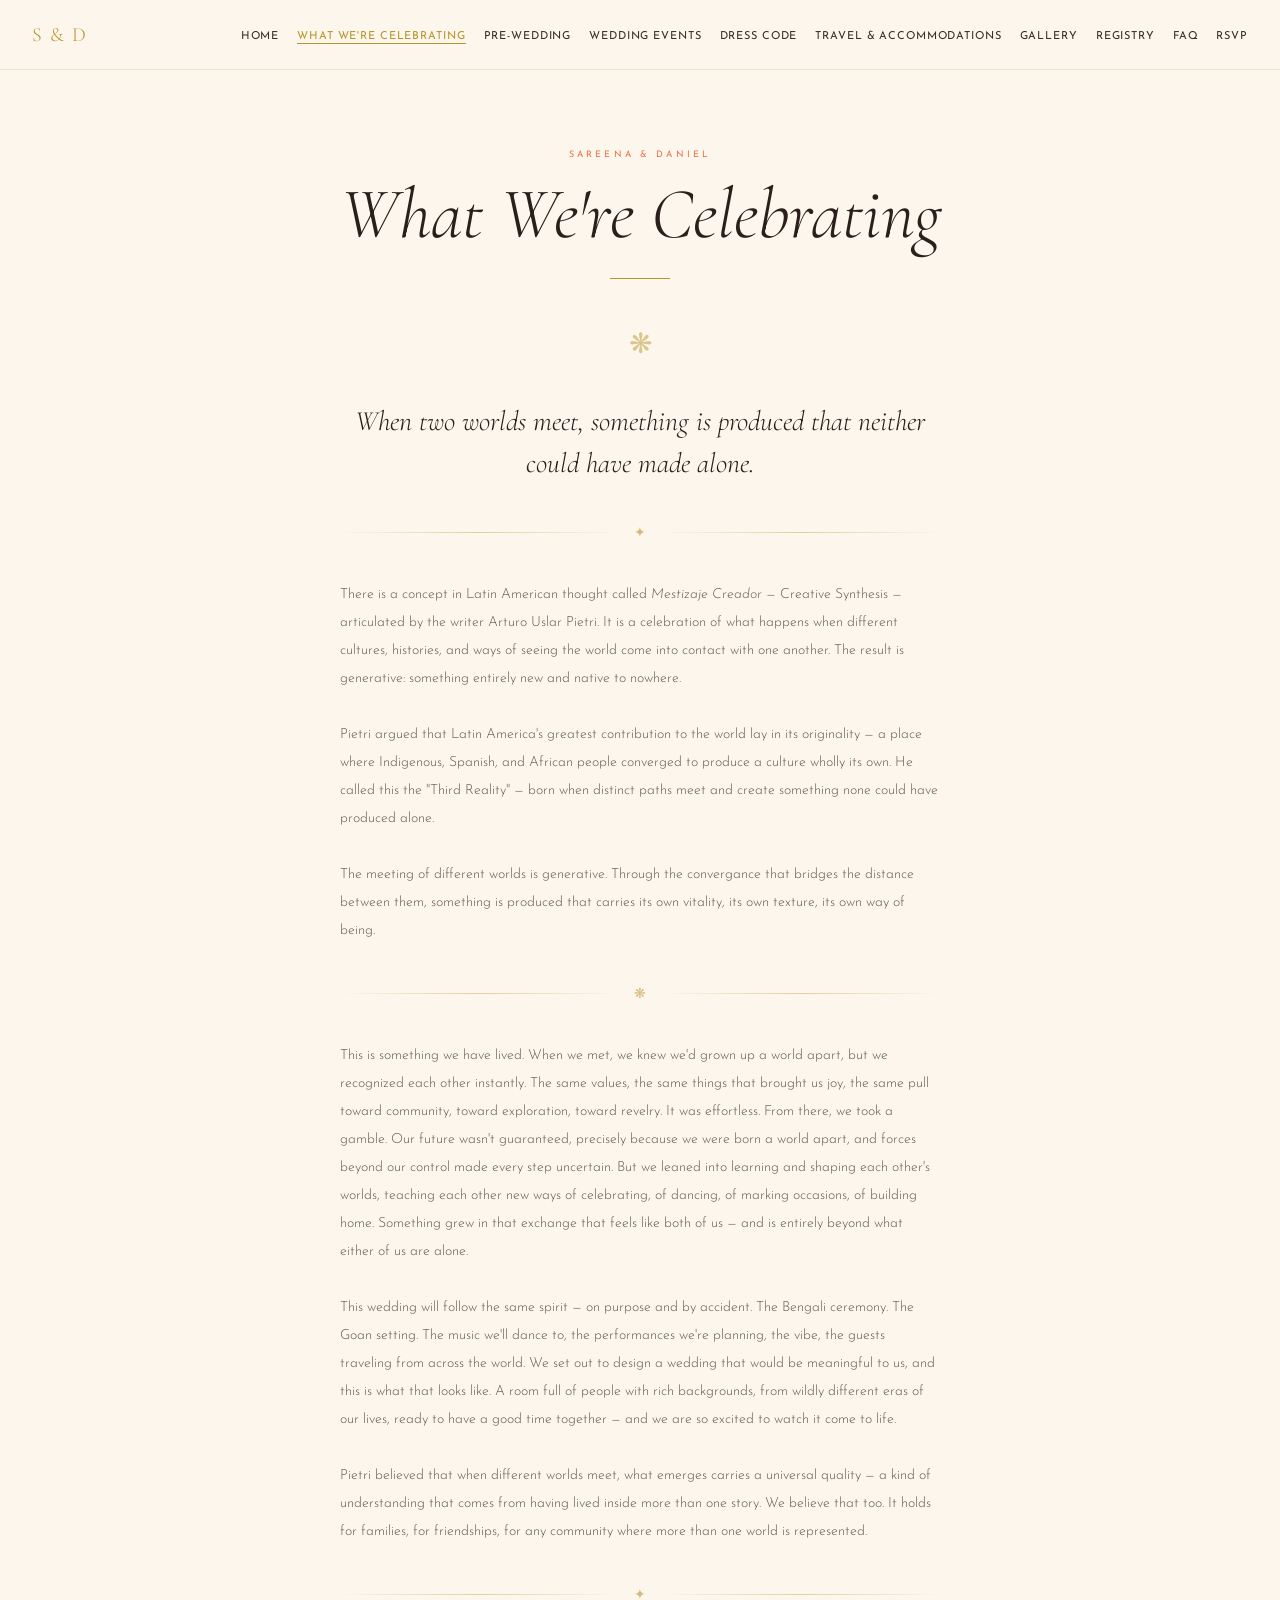
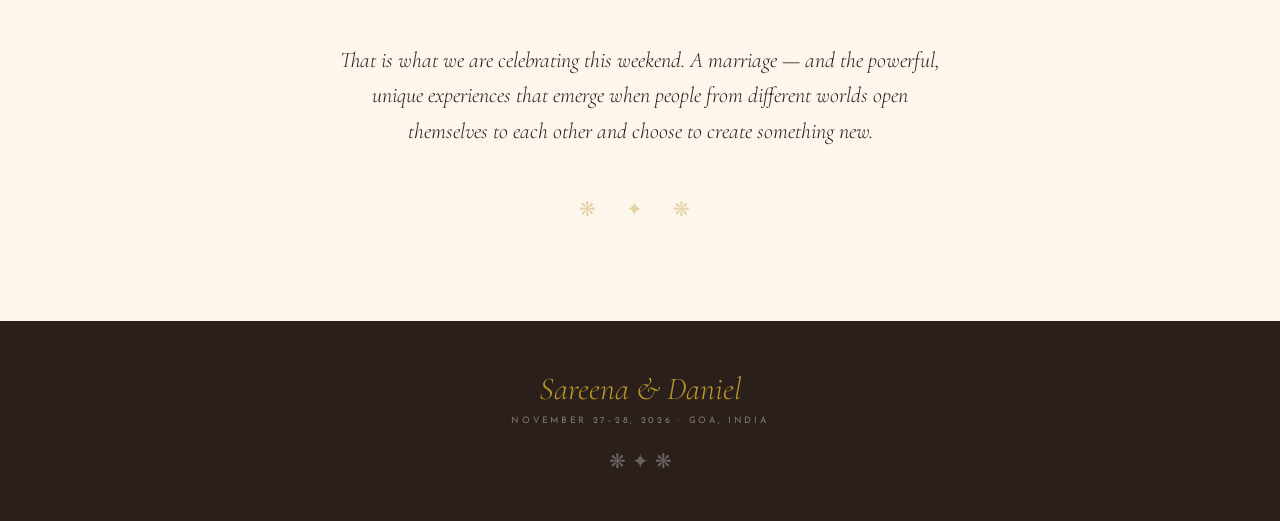
==== concept.html @ 5f9166c6 "Update concept.html" ====
<!DOCTYPE html>
<html lang="en">
<head>
<meta charset="UTF-8">
<meta name="viewport" content="width=device-width, initial-scale=1.0">
<title>What We're Celebrating — Sareena & Daniel · November 2026 · Goa</title>
<link href="https://fonts.googleapis.com/css2?family=Cormorant+Garamond:ital,wght@0,300;0,400;0,600;1,300;1,400&family=Josefin+Sans:wght@200;300;400&family=Noto+Serif:ital@0;1&display=swap" rel="stylesheet">
<link rel="stylesheet" href="styles.css">
</head>
<body>

<nav>
  <a class="nav-monogram" href="index.html">S & D</a>
  <button class="hamburger" onclick="toggleMenu()">&#9776;</button>
  <ul class="nav-links" id="nav-links">
    <li><a href="index.html">Home</a></li>
    <li><a href="concept.html" class="active-nav">What We're Celebrating</a></li>
    <li><a href="prewedding.html">Pre-Wedding</a></li>
    <li><a href="events.html">Wedding Events</a></li>
    <li><a href="dresscode.html">Dress Code</a></li>
    <li><a href="travel.html">Travel & Accommodations</a></li>
    <li><a href="story.html">Gallery</a></li>
    <li><a href="registry.html">Registry</a></li>
    <li><a href="faq.html">FAQ</a></li>
    <li><a href="rsvp.html">RSVP</a></li>
  </ul>
</nav>

<main id="concept" class="page-content">

  <div class="page-header">
    <p class="page-eyebrow">Sareena & Daniel</p>
    <h2 class="page-title">What We're Celebrating</h2>
    <div class="page-rule"></div>
  </div>

  <div class="concept-body">

    <!-- Opening ornament -->
    <div class="concept-ornament-top">
      <span>❋</span>
    </div>

    <!-- Opening quote -->
    <p class="concept-lead">When two worlds meet, something is produced that neither could have made alone.</p>

    <!-- Divider -->
    <div class="concept-divider">
      <div class="concept-divider-line"></div>
      <div class="concept-divider-diamond">✦</div>
      <div class="concept-divider-line"></div>
    </div>

    <p class="concept-text">There is a concept in Latin American thought called <em>Mestizaje Creador</em> — Creative Synthesis — articulated by the writer Arturo Uslar Pietri. It is a celebration of what happens when different cultures, histories, and ways of seeing the world come into contact with one another. The result is generative: something entirely new and native to nowhere.</p>

    <p class="concept-text">Pietri argued that Latin America's greatest contribution to the world lay in its originality — a place where Indigenous, Spanish, and African people converged to produce a culture wholly its own. He called this the "Third Reality" — born when distinct paths meet and create something none could have produced alone.</p>

    <p class="concept-text">The meeting of different worlds is generative. Through the convergance that bridges the distance between them, something is produced that carries its own vitality, its own texture, its own way of being.</p>

    <!-- Mid ornament -->
    <div class="concept-divider">
      <div class="concept-divider-line"></div>
      <div class="concept-divider-diamond">❋</div>
      <div class="concept-divider-line"></div>
    </div>

    <p class="concept-text">This is something we have lived. When we met, we knew we'd grown up a world apart, but we recognized each other instantly. The same values, the same things that brought us joy, the same pull toward community, toward exploration, toward revelry. It was effortless. From there, we took a gamble. Our future wasn't guaranteed, precisely because we were born a world apart, and forces beyond our control made every step uncertain. But we leaned into learning and shaping each other's worlds, teaching each other new ways of celebrating, of dancing, of marking occasions, of building home. Something grew in that exchange that feels like both of us — and is entirely beyond what either of us are alone.</p>

    <p class="concept-text">This wedding will follow the same spirit — on purpose and by accident. The Bengali ceremony. The Goan setting. The music we'll dance to, the performances we're planning, the vibe, the guests traveling from across the world. We set out to design a wedding that would be meaningful to us, and this is what that looks like. A room full of people with rich backgrounds, from wildly different eras of our lives, ready to have a good time together — and we are so excited to watch it come to life.</p>

    <p class="concept-text">Pietri believed that when different worlds meet, what emerges carries a universal quality — a kind of understanding that comes from having lived inside more than one story. We believe that too. It holds for families, for friendships, for any community where more than one world is represented.</p>

    <!-- Closing divider -->
    <div class="concept-divider">
      <div class="concept-divider-line"></div>
      <div class="concept-divider-diamond">✦</div>
      <div class="concept-divider-line"></div>
    </div>

    <!-- Closing statement -->
    <p class="concept-closing">That is what we are celebrating this weekend. A marriage — and the powerful, unique experiences that emerge when people from different worlds open themselves to each other and choose to create something new.</p>

    <!-- Closing ornament -->
    <div class="concept-ornament-bottom">
      <span>❋ ✦ ❋</span>
    </div>

  </div>

</main>

<footer>
  <div class="footer-names">Sareena & Daniel</div>
  <div class="footer-date">November 27–28, 2026 · Goa, India</div>
  <div class="footer-motif">❋ ✦ ❋</div>
</footer>

<script>
  function toggleMenu() {
    const nav = document.getElementById('nav-links');
    nav.classList.toggle('open');
  }
</script>

</body>
</html>
---- styles.css ----
:root {
    --cream: #fdf6ed;
    --lotus-pink: #d4748a;
    --hibiscus: #e05c6a;
    --marigold: #e8a020;
    --palm-green: #6b8c52;
    --pistachio: #a8c47a;
    --coral: #e8724a;
    --saffron: #f0a030;
    --antique-gold: #b8952a;
    --temple-gold: #c8a040;
    --aqua: #48c8c8;
    --periwinkle: #8898d0;
    --seafoam: #68c8a0;
    --dusty-blue: #5878a8;
    --pearl: #f0ece4;
    --sand: #d4c4a0;
    --deep: #2a1f1a;
    --text: #3a2e28;
    --nav-h: 70px;
  }

  * { margin: 0; padding: 0; box-sizing: border-box; }

  html { scroll-behavior: smooth; }

  body {
    font-family: 'Josefin Sans', sans-serif;
    background: var(--cream);
    color: var(--text);
    overflow-x: hidden;
  }

  /* ── NAV ── */
  nav {
    position: fixed;
    top: 0; left: 0; right: 0;
    height: var(--nav-h);
    z-index: 1000;
    display: flex;
    align-items: center;
    justify-content: space-between;
    padding: 0 32px;
    background: rgba(253, 246, 237, 0.92);
    backdrop-filter: blur(12px);
    border-bottom: 1px solid rgba(184,149,42,0.18);
    transition: all 0.3s ease;
  }

  .nav-monogram {
    font-family: 'Cormorant Garamond', serif;
    font-size: 20px;
    font-weight: 300;
    letter-spacing: 0.08em;
    color: var(--antique-gold);
    text-decoration: none;
    cursor: pointer;
    white-space: nowrap;
    flex-shrink: 0;
  }

  .nav-links {
    display: flex;
    gap: 18px;
    list-style: none;
    flex-wrap: nowrap;
  }

  .nav-links a {
    font-size: 11px;
    letter-spacing: 0.08em;
    text-transform: uppercase;
    color: var(--text);
    text-decoration: none;
    cursor: pointer;
    position: relative;
    padding-bottom: 2px;
    transition: color 0.2s;
    white-space: nowrap;
  }

  .nav-links a::after {
    content: '';
    position: absolute;
    bottom: 0; left: 0; right: 100%;
    height: 1px;
    background: var(--antique-gold);
    transition: right 0.3s ease;
  }

  .nav-links a:hover { color: var(--antique-gold); }
  .nav-links a:hover::after { right: 0; }

  /* Active nav link */
  .nav-links a.active-nav {
    color: var(--antique-gold);
  }
  .nav-links a.active-nav::after {
    right: 0;
  }

  /* Hamburger button - hidden on desktop */
  .hamburger {
    display: none;
    background: none;
    border: none;
    font-size: 24px;
    cursor: pointer;
    color: var(--antique-gold);
  }

  /* ── PAGES ── */
  .page-content {
    display: block;
    min-height: 100vh;
    padding-top: var(--nav-h);
    animation: fadeUp 0.6s ease both;
  }

  @keyframes fadeUp {
    from { opacity: 0; transform: translateY(24px); }
    to   { opacity: 1; transform: translateY(0); }
  }

  /* ══════════════════════════════════════
     HOME PAGE
  ══════════════════════════════════════ */
  #home {
    background: var(--cream);
    position: relative;
    overflow: hidden;
  }

  .home-hero {
    min-height: calc(100vh - var(--nav-h));
    display: flex;
    flex-direction: column;
    align-items: center;
    justify-content: center;
    text-align: center;
    position: relative;
    padding: 60px 40px;
  }

  .home-hero::before {
    content: '';
    position: absolute;
    inset: 0;
    background:
      radial-gradient(ellipse 80% 60% at 50% 0%, rgba(168,196,122,0.15) 0%, transparent 60%),
      radial-gradient(ellipse 60% 40% at 80% 80%, rgba(224,92,106,0.10) 0%, transparent 50%),
      radial-gradient(ellipse 50% 50% at 10% 70%, rgba(72,200,200,0.08) 0%, transparent 50%);
    pointer-events: none;
  }

  .home-ornament {
    color: var(--antique-gold);
    font-size: 32px;
    opacity: 0.6;
    margin-bottom: 24px;
    animation: float 4s ease-in-out infinite;
  }

  @keyframes float {
    0%,100% { transform: translateY(0); }
    50% { transform: translateY(-8px); }
  }

  .home-eyebrow {
    font-size: 9px;
    letter-spacing: 0.35em;
    text-transform: uppercase;
    color: var(--coral);
    margin-bottom: 20px;
  }

  .home-names {
    font-family: 'Cormorant Garamond', serif;
    font-size: clamp(64px, 10vw, 120px);
    font-weight: 300;
    line-height: 0.95;
    color: var(--deep);
    margin-bottom: 8px;
  }

  .home-names em {
    font-style: italic;
    color: var(--antique-gold);
  }

  .home-ampersand {
    display: block;
    font-family: 'Cormorant Garamond', serif;
    font-size: clamp(40px, 6vw, 72px);
    font-style: italic;
    color: var(--lotus-pink);
    line-height: 1;
    margin: 4px 0;
  }

  .home-date {
    font-size: 11px;
    letter-spacing: 0.3em;
    text-transform: uppercase;
    color: var(--text);
    opacity: 0.7;
    margin: 32px 0 48px;
  }

  .home-divider {
    display: flex;
    align-items: center;
    gap: 16px;
    margin-bottom: 48px;
    width: 300px;
  }

  .home-divider-line {
    flex: 1;
    height: 1px;
    background: linear-gradient(to right, transparent, var(--antique-gold), transparent);
  }

  .home-divider-lotus {
    color: var(--antique-gold);
    font-size: 18px;
  }

  .countdown {
    display: flex;
    gap: 32px;
    margin-bottom: 56px;
  }

  .countdown-unit {
    text-align: center;
  }

  .countdown-num {
    font-family: 'Cormorant Garamond', serif;
    font-size: 48px;
    font-weight: 300;
    color: var(--deep);
    line-height: 1;
    display: block;
  }

  .countdown-label {
    font-size: 8px;
    letter-spacing: 0.3em;
    text-transform: uppercase;
    color: var(--antique-gold);
    margin-top: 4px;
  }

  .countdown-dot {
    font-family: 'Cormorant Garamond', serif;
    font-size: 40px;
    color: var(--lotus-pink);
    align-self: center;
    margin-bottom: 16px;
    opacity: 0.5;
  }

  .btn-primary {
    display: inline-block;
    padding: 14px 40px;
    background: var(--antique-gold);
    color: white;
    font-size: 9px;
    letter-spacing: 0.3em;
    text-transform: uppercase;
    text-decoration: none;
    cursor: pointer;
    border: none;
    transition: all 0.3s ease;
    position: relative;
    overflow: hidden;
  }

  .btn-primary::before {
    content: '';
    position: absolute;
    inset: 0;
    background: var(--coral);
    transform: scaleX(0);
    transform-origin: left;
    transition: transform 0.3s ease;
  }

  .btn-primary:hover::before { transform: scaleX(1); }
  .btn-primary span { position: relative; z-index: 1; }

  .home-palms {
    position: absolute;
    bottom: 0;
    left: 0; right: 0;
    height: 200px;
    pointer-events: none;
    opacity: 0.12;
  }

  /* Home info cards */
  .home-info-cards {
    display: grid;
    grid-template-columns: 1fr 1fr 1fr;
    gap: 16px;
    width: 100%;
    max-width: 860px;
    margin: 40px auto 0;
  }

  .home-info-card {
    padding: 24px 28px;
    border: 1px solid rgba(184,149,42,0.25);
    text-align: left;
    background: white;
  }

  .home-info-card-label {
    font-size: 9px;
    letter-spacing: 0.25em;
    text-transform: uppercase;
    color: var(--antique-gold);
    margin-bottom: 10px;
  }

  .home-info-card p {
    font-size: 13px;
    line-height: 1.8;
    color: var(--text);
    opacity: 0.75;
    font-weight: 300;
    margin-bottom: 12px;
  }

  .home-info-card p:last-child {
    margin-bottom: 0;
  }

  .home-info-card-link {
    font-size: 9px;
    letter-spacing: 0.15em;
    text-transform: uppercase;
    color: var(--antique-gold);
    text-decoration: none;
    border-bottom: 1px solid rgba(184,149,42,0.4);
    padding-bottom: 1px;
  }

  .home-info-card-inline-link {
    color: var(--antique-gold);
    text-decoration: none;
    border-bottom: 1px solid rgba(184,149,42,0.4);
  }

  /* ══════════════════════════════════════
     PAGE HEADER (shared)
  ══════════════════════════════════════ */
  .page-header {
    padding: 80px 60px 48px;
    text-align: center;
    position: relative;
  }

  .page-eyebrow {
    font-size: 9px;
    letter-spacing: 0.35em;
    text-transform: uppercase;
    color: var(--coral);
    margin-bottom: 16px;
  }

  .page-title {
    font-family: 'Cormorant Garamond', serif;
    font-size: clamp(40px, 6vw, 72px);
    font-weight: 300;
    font-style: italic;
    color: var(--deep);
    line-height: 1.1;
  }

  .page-rule {
    width: 60px;
    height: 1px;
    background: var(--antique-gold);
    margin: 24px auto 0;
  }

  /* ══════════════════════════════════════
     STORY PAGE
  ══════════════════════════════════════ */
  .story-timeline {
    max-width: 760px;
    margin: 0 auto;
    padding: 40px 40px 100px;
  }

  .story-item {
    display: grid;
    grid-template-columns: 120px 1px 1fr;
    gap: 0 32px;
    margin-bottom: 64px;
    position: relative;
  }

  .story-year {
    font-family: 'Cormorant Garamond', serif;
    font-size: 36px;
    font-weight: 300;
    color: var(--antique-gold);
    text-align: right;
    line-height: 1;
    padding-top: 4px;
  }

  .story-line {
    background: linear-gradient(to bottom, var(--antique-gold), transparent);
    position: relative;
  }

  .story-line::before {
    content: '';
    position: absolute;
    top: 8px;
    left: 50%;
    transform: translateX(-50%);
    width: 10px;
    height: 10px;
    border-radius: 50%;
    background: var(--antique-gold);
    box-shadow: 0 0 0 3px var(--cream), 0 0 0 4px var(--antique-gold);
  }

  .story-content { padding-top: 0; }

  .story-title {
    font-family: 'Cormorant Garamond', serif;
    font-size: 24px;
    font-weight: 400;
    color: var(--deep);
    margin-bottom: 10px;
  }

  .story-text {
    font-size: 13px;
    line-height: 1.8;
    color: var(--text);
    opacity: 0.8;
    font-weight: 300;
  }

  .story-tag {
    display: inline-block;
    margin-top: 12px;
    padding: 4px 12px;
    font-size: 8px;
    letter-spacing: 0.2em;
    text-transform: uppercase;
    border: 1px solid currentColor;
  }

  /* ══════════════════════════════════════
     EVENTS PAGE
  ══════════════════════════════════════ */
  .events-grid {
    display: grid;
    grid-template-columns: 1fr;
    gap: 2px;
    padding: 0 0 80px;
    max-width: 1100px;
    margin: 0 auto;
  }

  .event-card {
    position: relative;
    overflow: hidden;
    display: grid;
    grid-template-columns: 380px 1fr;
    min-height: 420px;
    background: #1c1e22;
    align-items: stretch;
  }

  .event-card-photo {
    overflow: hidden;
    position: relative;
    flex-shrink: 0;
    align-self: stretch;
  }

  .event-card-photo img {
    width: 100%;
    height: 100%;
    object-fit: cover;
    object-position: center;
    display: block;
    transition: transform 0.5s ease;
  }

  .event-card:hover .event-card-photo img {
    transform: scale(1.03);
  }

  .event-card-body {
    padding: 52px 56px;
    display: flex;
    flex-direction: column;
    gap: 28px;
  }

  .event-card.mehendi { background: #2a2d26; }
  .event-card.sangeet { background: #25283a; }
  .event-card.haldi   { background: #2e2318; }
  .event-card.wedding { background: #2a2020; }
  .event-card.reception { background: #1a2626; }

  .event-card-top {
    display: flex;
    flex-direction: column;
  }

  .event-card-title {
    display: flex;
    flex-direction: column;
    margin-bottom: 20px;
  }

  .event-card-meta {
    display: flex;
    flex-direction: row;
    align-items: center;
    gap: 32px;
    flex-wrap: wrap;
  }

  .event-card-divider {
    height: 1px;
    background: rgba(255,255,255,0.25);
  }

  .event-description {
    font-size: 13px;
    line-height: 1.9;
    color: rgba(255,255,255,0.88);
    font-weight: 300;
    max-width: 820px;
  }

  .event-icon {
    font-size: 32px;
    margin-bottom: 12px;
    opacity: 0.9;
  }

  .event-name {
    font-family: 'Cormorant Garamond', serif;
    font-size: 48px;
    font-weight: 300;
    color: white;
    line-height: 1;
    margin-bottom: 12px;
  }

  .event-subtitle {
    font-size: 9px;
    letter-spacing: 0.25em;
    text-transform: uppercase;
    color: rgba(255,255,255,0.75);
    margin-bottom: 0;
  }

  .event-details {
    display: flex;
    flex-direction: column;
    gap: 6px;
  }

  .event-detail {
    display: flex;
    align-items: center;
    gap: 10px;
    font-size: 12px;
    color: rgba(255,255,255,0.9);
    font-weight: 300;
  }

  .event-detail-icon { font-size: 14px; opacity: 0.8; }

  .event-palette {
    display: flex;
    gap: 6px;
    margin-top: 20px;
  }

  .palette-dot {
    width: 16px;
    height: 16px;
    border-radius: 50%;
    border: 2px solid rgba(255,255,255,0.5);
  }

  /* ══════════════════════════════════════
     DRESS CODE PAGE
  ══════════════════════════════════════ */
  .dress-intro {
    max-width: 680px;
    margin: 0 auto;
    padding: 0 40px 60px;
    text-align: center;
  }

  .dress-intro p {
    font-size: 14px;
    line-height: 1.9;
    color: var(--text);
    opacity: 0.8;
    font-weight: 300;
  }

  .dress-events {
    display: grid;
    grid-template-columns: 1fr;
    gap: 24px;
    max-width: 1000px;
    margin: 0 auto;
    padding: 0 40px 80px;
  }

  .dress-card {
    border: 1px solid rgba(184,149,42,0.2);
    padding: 40px 36px;
    position: relative;
    background: white;
    transition: box-shadow 0.3s ease;
  }

  .dress-card:hover {
    box-shadow: 0 12px 40px rgba(184,149,42,0.12);
  }

  .dress-card-accent {
    position: absolute;
    top: 0; left: 0;
    width: 4px;
    height: 100%;
  }

  .dress-card.mehendi .dress-card-accent { background: linear-gradient(to bottom, #a8c47a, #d4748a); }
  .dress-card.sangeet .dress-card-accent { background: linear-gradient(to bottom, #8898d0, #48c8c8); }
  .dress-card.haldi .dress-card-accent   { background: linear-gradient(to bottom, #f5d76e, #e8a020); }
  .dress-card.wedding-ceremony .dress-card-accent { background: linear-gradient(to bottom, #e8724a, #c8a040); }
  .dress-card.reception .dress-card-accent { background: linear-gradient(to bottom, #e8e0d0, #7898b8); }

  .dress-event-name {
    font-family: 'Cormorant Garamond', serif;
    font-size: 28px;
    font-weight: 400;
    color: var(--deep);
    margin-bottom: 4px;
  }

  .dress-event-time {
    font-size: 9px;
    letter-spacing: 0.2em;
    text-transform: uppercase;
    color: var(--antique-gold);
    margin-bottom: 8px;
  }

  /* Theme name — second dress-event-time in each card */
  .dress-card-header .dress-event-time:last-child {
    color: #a0a8b0;
    margin-bottom: 20px;
  }

  .dress-palette-label {
    font-size: 9px;
    letter-spacing: 0.2em;
    text-transform: uppercase;
    color: var(--text);
    opacity: 0.5;
    margin-bottom: 10px;
  }

  .dress-swatches {
    display: flex;
    gap: 8px;
    flex-wrap: wrap;
    margin-bottom: 20px;
  }

  .swatch {
    display: flex;
    flex-direction: column;
    align-items: center;
    gap: 4px;
  }

  .swatch-color {
    width: 32px;
    height: 32px;
    border-radius: 50%;
    border: 2px solid rgba(0,0,0,0.06);
  }

  .swatch-name {
    font-size: 7px;
    letter-spacing: 0.05em;
    text-transform: uppercase;
    color: var(--text);
    opacity: 0.5;
    text-align: center;
    max-width: 40px;
  }

  .dress-note {
    font-size: 12px;
    line-height: 1.8;
    color: var(--text);
    opacity: 0.7;
    font-weight: 300;
    border-top: 1px solid rgba(184,149,42,0.15);
    padding-top: 16px;
    margin-top: 4px;
  }

  .dress-general {
    background: linear-gradient(135deg, var(--deep) 0%, #3a2e28 100%);
    max-width: 1000px;
    margin: 0 auto 80px;
    padding: 56px 60px;
    display: grid;
    grid-template-columns: 1fr 1fr;
    gap: 48px;
    color: white;
  }

  .dress-general-title {
    font-family: 'Cormorant Garamond', serif;
    font-size: 28px;
    font-weight: 300;
    font-style: italic;
    color: var(--antique-gold);
    grid-column: 1 / -1;
    margin-bottom: -24px;
  }

  .dress-tip h4 {
    font-size: 9px;
    letter-spacing: 0.25em;
    text-transform: uppercase;
    color: var(--marigold);
    margin-bottom: 10px;
  }

  .dress-tip p {
    font-size: 13px;
    line-height: 1.8;
    color: rgba(255,255,255,0.75);
    font-weight: 300;
  }

  .dress-card-header {
    margin-bottom: 24px;
  }

  .dress-card-columns {
    display: grid;
    grid-template-columns: 1fr 1fr 1fr;
    gap: 32px;
    margin-bottom: 28px;
  }

  .dress-column-label {
    font-size: 8px;
    letter-spacing: 0.2em;
    text-transform: uppercase;
    color: var(--antique-gold);
    margin-bottom: 8px;
  }

  .dress-card-colors {
    border-top: 1px solid rgba(184,149,42,0.15);
    padding-top: 20px;
  }

  .dress-card-colors .dress-palette-label {
    margin-bottom: 12px;
  }

  .dress-card-colors .dress-swatches {
    flex-wrap: nowrap;
    gap: 20px;
  }

  .dress-card-colors .swatch-color {
    width: 44px;
    height: 44px;
  }

  /* ══════════════════════════════════════
     TRAVEL PAGE
  ══════════════════════════════════════ */
  .travel-sections {
    max-width: 900px;
    margin: 0 auto;
    padding: 0 40px 80px;
  }

  .travel-section {
    margin-bottom: 60px;
  }

  .travel-section-title {
    font-family: 'Cormorant Garamond', serif;
    font-size: 32px;
    font-weight: 400;
    color: var(--deep);
    margin-bottom: 8px;
    display: flex;
    align-items: center;
    gap: 12px;
  }

  .travel-section-rule {
    flex: 1;
    height: 1px;
    background: linear-gradient(to right, var(--antique-gold), transparent);
  }

  .travel-cards {
    display: grid;
    grid-template-columns: repeat(auto-fit, minmax(260px, 1fr));
    gap: 16px;
    margin-top: 24px;
  }

  .travel-card {
    background: white;
    border: 1px solid rgba(184,149,42,0.15);
    overflow: hidden;
  }

  .travel-card-image {
    width: 100%;
    aspect-ratio: 1 / 1;
    object-fit: cover;
    display: block;
    background: var(--pearl);
  }

  .travel-card-body {
    padding: 24px 24px 28px;
    display: flex;
    flex-direction: column;
  }

  .travel-card-body h4 {
    min-height: 52px;
  }

  .travel-card.travel-card-simple {
    padding: 28px 24px;
  }

  .travel-card.travel-card-simple h4 {
    min-height: 52px;
    display: flex;
    align-items: flex-start;
  }

  .travel-card h4 {
    font-family: 'Cormorant Garamond', serif;
    font-size: 20px;
    color: var(--deep);
    margin-bottom: 6px;
    display: flex;
    align-items: flex-start;
  }

  .travel-card .tag {
    display: inline-block;
    padding: 3px 10px;
    font-size: 7px;
    letter-spacing: 0.2em;
    text-transform: uppercase;
    background: var(--pearl);
    color: var(--antique-gold);
    margin-bottom: 12px;
  }

  .travel-card p {
    font-size: 12px;
    line-height: 1.8;
    color: var(--text);
    opacity: 0.7;
    font-weight: 300;
  }

  .travel-tip-box {
    background: linear-gradient(135deg, rgba(168,196,122,0.12), rgba(72,200,200,0.08));
    border: 1px solid rgba(168,196,122,0.3);
    padding: 28px 32px;
    margin-top: 20px;
  }

  .travel-tip-box h4 {
    font-size: 9px;
    letter-spacing: 0.25em;
    text-transform: uppercase;
    color: var(--palm-green);
    margin-bottom: 8px;
    word-break: break-word;
    hyphens: none;
    line-height: 1.6;
  }

  .travel-tip-box p {
    font-size: 13px;
    line-height: 1.8;
    color: var(--text);
    opacity: 0.75;
    font-weight: 300;
  }

  /* ══════════════════════════════════════
     REGISTRY PAGE
  ══════════════════════════════════════ */
  .registry-hero {
    max-width: 680px;
    margin: 0 auto;
    padding: 0 40px 60px;
    text-align: center;
  }

  .registry-hero p {
    font-size: 14px;
    line-height: 1.9;
    color: var(--text);
    opacity: 0.8;
    font-weight: 300;
  }

  .registry-cards {
    display: grid;
    grid-template-columns: repeat(auto-fit, minmax(280px, 1fr));
    gap: 24px;
    max-width: 900px;
    margin: 0 auto;
    padding: 0 40px 80px;
  }

  .registry-card {
    border: 1px solid rgba(184,149,42,0.2);
    padding: 48px 36px;
    text-align: center;
    transition: all 0.3s ease;
    background: white;
    cursor: pointer;
  }

  .registry-card:hover {
    border-color: var(--antique-gold);
    box-shadow: 0 12px 48px rgba(184,149,42,0.15);
    transform: translateY(-4px);
  }

  .registry-card-icon { font-size: 40px; margin-bottom: 20px; }

  .registry-card-ornament {
    font-family: 'Cormorant Garamond', serif;
    font-size: 36px;
    color: var(--antique-gold);
    opacity: 0.6;
    margin-bottom: 20px;
    display: block;
  }

  .registry-card h3 {
    font-family: 'Cormorant Garamond', serif;
    font-size: 28px;
    font-weight: 400;
    color: var(--deep);
    margin-bottom: 12px;
  }

  .registry-card p {
    font-size: 12px;
    line-height: 1.8;
    color: var(--text);
    opacity: 0.65;
    font-weight: 300;
    margin-bottom: 28px;
  }

  .btn-outline {
    display: inline-block;
    padding: 11px 28px;
    border: 1px solid var(--antique-gold);
    font-size: 9px;
    letter-spacing: 0.2em;
    text-transform: uppercase;
    color: var(--antique-gold);
    text-decoration: none;
    cursor: pointer;
    transition: all 0.3s ease;
    background: none;
  }

  .btn-outline:hover {
    background: var(--antique-gold);
    color: white;
  }

  /* ══════════════════════════════════════
     RSVP PAGE
  ══════════════════════════════════════ */
  .rsvp-wrapper {
    max-width: 720px;
    margin: 0 auto;
    padding: 0 40px 80px;
  }

  .rsvp-note {
    text-align: center;
    background: linear-gradient(135deg, rgba(224,92,106,0.08), rgba(232,114,74,0.06));
    border: 1px solid rgba(224,92,106,0.2);
    padding: 28px 36px;
    margin-bottom: 40px;
  }

  .rsvp-note h3 {
    font-family: 'Cormorant Garamond', serif;
    font-size: 22px;
    color: var(--deep);
    margin-bottom: 8px;
  }

  .rsvp-note p {
    font-size: 12px;
    line-height: 1.8;
    color: var(--text);
    opacity: 0.75;
    font-weight: 300;
  }

  .rsvp-deadline {
    font-family: 'Cormorant Garamond', serif;
    font-size: 18px;
    color: var(--hibiscus);
    margin-top: 10px;
  }

  .rsvp-form-container {
    background: white;
    border: 1px solid rgba(184,149,42,0.15);
    padding: 8px;
    min-height: 600px;
    display: flex;
    align-items: center;
    justify-content: center;
    position: relative;
  }

  .rsvp-placeholder {
    text-align: center;
    padding: 60px 40px;
  }

  .rsvp-placeholder-icon { font-size: 48px; margin-bottom: 20px; opacity: 0.4; }

  .rsvp-placeholder-ornament {
    font-family: 'Cormorant Garamond', serif;
    font-size: 40px;
    color: var(--antique-gold);
    opacity: 0.4;
    margin-bottom: 20px;
    display: block;
  }

  .rsvp-placeholder h3 {
    font-family: 'Cormorant Garamond', serif;
    font-size: 28px;
    font-weight: 300;
    color: var(--deep);
    margin-bottom: 12px;
  }

  .rsvp-placeholder p {
    font-size: 12px;
    line-height: 1.8;
    color: var(--text);
    opacity: 0.55;
    font-weight: 300;
    max-width: 360px;
    margin: 0 auto 28px;
  }

  /* ══════════════════════════════════════
     FOOTER
  ══════════════════════════════════════ */
  footer {
    background: var(--deep);
    color: white;
    text-align: center;
    padding: 48px 40px;
  }

  .footer-names {
    font-family: 'Cormorant Garamond', serif;
    font-size: 32px;
    font-weight: 300;
    font-style: italic;
    color: var(--antique-gold);
    margin-bottom: 8px;
  }

  .footer-date {
    font-size: 9px;
    letter-spacing: 0.3em;
    text-transform: uppercase;
    color: rgba(255,255,255,0.4);
    margin-bottom: 24px;
  }

  .footer-motif { font-size: 20px; opacity: 0.3; }

  /* ══════════════════════════════════════
     DECORATIVE ELEMENTS
  ══════════════════════════════════════ */
  .lotus-divider {
    text-align: center;
    color: var(--antique-gold);
    font-size: 24px;
    opacity: 0.35;
    margin: 20px 0;
    letter-spacing: 12px;
  }

  /* ══════════════════════════════════════
     FAQ PAGE
  ══════════════════════════════════════ */
  .faq-sections {
    max-width: 820px;
    margin: 0 auto;
    padding: 0 40px 80px;
  }

  .faq-section {
    margin-bottom: 56px;
  }

  .faq-section-title {
    font-size: 9px;
    letter-spacing: 0.3em;
    text-transform: uppercase;
    color: var(--antique-gold);
    margin-bottom: 24px;
    padding-bottom: 10px;
    border-bottom: 1px solid rgba(184,149,42,0.2);
  }

  .faq-item {
    padding: 24px 0;
    border-bottom: 1px solid rgba(184,149,42,0.1);
  }

  .faq-q {
    font-family: 'Cormorant Garamond', serif;
    font-size: 20px;
    font-weight: 400;
    color: var(--deep);
    margin-bottom: 10px;
    line-height: 1.3;
  }

  .faq-a {
    font-size: 13px;
    line-height: 1.85;
    color: var(--text);
    opacity: 0.75;
    font-weight: 300;
  }

  .faq-a strong {
    color: var(--text);
    opacity: 1;
    font-weight: 400;
  }

  .faq-placeholder {
    display: inline-block;
    background: rgba(184,149,42,0.12);
    color: var(--antique-gold);
    font-size: 11px;
    padding: 2px 8px;
    border-radius: 2px;
    letter-spacing: 0.05em;
  }

  .faq-link {
    color: var(--antique-gold);
    text-decoration: none;
    border-bottom: 1px solid rgba(184,149,42,0.4);
    cursor: pointer;
  }

  .travel-section-intro {
    font-size: 13px;
    color: var(--text);
    opacity: 0.65;
    font-weight: 300;
    line-height: 1.8;
    margin-bottom: 28px;
  }

  .page-intro {
    font-size: 13px;
    opacity: 0.6;
    font-weight: 300;
    margin-top: 20px;
    max-width: 600px;
    margin-left: auto;
    margin-right: auto;
    line-height: 1.8;
  }

  /* ══════════════════════════════════════
     GALLERY PAGE
  ══════════════════════════════════════ */
  .gallery-wrapper {
    max-width: 1100px;
    margin: 0 auto;
    padding: 0 40px 100px;
  }

  .gallery-grid {
    display: grid;
    grid-template-columns: 1fr 1fr 1fr;
    gap: 5px;
  }

  .gallery-grid > div {
    overflow: hidden;
    min-height: 0;
  }

  .gallery-grid img {
    width: 100%;
    height: 100%;
    object-fit: cover;
    display: block;
    object-position: center;
  }

  /* ══════════════════════════════════════
     CONCEPT PAGE
  ══════════════════════════════════════ */
  .concept-body {
    max-width: 680px;
    margin: 0 auto;
    padding: 0 40px 100px;
  }

  .concept-ornament-top {
    text-align: center;
    font-size: 28px;
    color: var(--antique-gold);
    opacity: 0.5;
    margin-bottom: 40px;
  }

  .concept-ornament-bottom {
    text-align: center;
    font-size: 20px;
    color: var(--antique-gold);
    opacity: 0.35;
    margin-top: 48px;
    letter-spacing: 12px;
  }

  .concept-lead {
    font-family: 'Cormorant Garamond', serif;
    font-size: 28px;
    font-weight: 300;
    font-style: italic;
    color: var(--deep);
    line-height: 1.5;
    text-align: center;
    margin-bottom: 40px;
  }

  .concept-divider {
    display: flex;
    align-items: center;
    gap: 16px;
    margin: 40px 0;
  }

  .concept-divider-line {
    flex: 1;
    height: 1px;
    background: linear-gradient(to right, transparent, rgba(184,149,42,0.4), transparent);
  }

  .concept-divider-diamond {
    color: var(--antique-gold);
    font-size: 14px;
    opacity: 0.6;
    flex-shrink: 0;
  }

  .concept-text {
    font-size: 14px;
    line-height: 2;
    color: var(--text);
    opacity: 0.8;
    font-weight: 300;
    margin-bottom: 28px;
  }

  .concept-closing {
    font-family: 'Cormorant Garamond', serif;
    font-size: 22px;
    font-weight: 300;
    font-style: italic;
    color: var(--deep);
    line-height: 1.6;
    text-align: center;
    margin-bottom: 0;
  }

  /* ══════════════════════════════════════
     VENUE SHOWCASE
  ══════════════════════════════════════ */
  .venue-showcase {
    background: var(--deep);
    padding: 48px 40px 40px;
    margin-bottom: 28px;
  }

  .venue-showcase-eyebrow {
    font-size: 9px;
    letter-spacing: 0.25em;
    text-transform: uppercase;
    color: var(--antique-gold);
    margin-bottom: 12px;
  }

  .venue-showcase-title {
    font-family: 'Cormorant Garamond', serif;
    font-size: 36px;
    font-weight: 300;
    color: white;
    margin-bottom: 16px;
  }

  .venue-showcase-desc {
    font-size: 13px;
    line-height: 1.9;
    color: rgba(255,255,255,0.7);
    font-weight: 300;
    max-width: 680px;
    margin-bottom: 36px;
  }

  .venue-photo-grid {
    display: grid;
    grid-template-columns: 1fr 1fr;
    gap: 3px;
  }

  .venue-photo-cell {
    position: relative;
    overflow: hidden;
    aspect-ratio: 16 / 9;
  }

  .venue-photo-cell img {
    width: 100%;
    height: 100%;
    object-fit: cover;
    display: block;
  }

  .venue-photo-caption {
    position: absolute;
    bottom: 0;
    left: 0;
    right: 0;
    padding: 16px 20px;
    background: linear-gradient(to top, rgba(0,0,0,0.7), transparent);
  }

  .venue-photo-label {
    font-size: 9px;
    letter-spacing: 0.2em;
    text-transform: uppercase;
    color: var(--antique-gold);
    margin-bottom: 2px;
  }

  .venue-photo-desc {
    font-size: 12px;
    color: white;
    font-weight: 300;
  }

  /* ══════════════════════════════════════
     MOBILE (max-width: 768px)
  ══════════════════════════════════════ */
  @media (max-width: 768px) {

    /* NAV */
    nav {
      padding: 0 20px;
      flex-wrap: wrap;
      height: auto;
      min-height: var(--nav-h);
    }

    .hamburger {
      display: block;
    }

    .nav-links {
      display: none;
      flex-direction: column;
      width: 100%;
      text-align: center;
      padding: 10px 0 20px;
      background: rgba(253, 246, 237, 0.98);
    }

    .nav-links.open {
      display: flex;
    }

    .nav-links li {
      padding: 10px 0;
    }

    .nav-links a {
      font-size: 10px;
      letter-spacing: 0.12em;
    }

    /* EVENTS PAGE */
    .event-card {
      grid-template-columns: 1fr;
      min-height: unset;
      align-items: unset;
    }

    .event-card-photo {
      height: 260px;
      align-self: unset;
    }

    .event-card-body {
      padding: 32px 24px;
    }

    .event-name {
      font-size: 36px;
    }

    /* GENERAL LAYOUT */
    .events-grid { padding: 0 0 40px; }
    .page-header { padding: 48px 24px 32px; }
    .page-intro { padding: 0 4px; }
    .concept-body { padding: 0 24px 60px; }
    .concept-lead { font-size: 22px; }
    .concept-closing { font-size: 18px; }
    .dress-events { grid-template-columns: 1fr; padding: 0 20px 60px; }
    .dress-card-columns { grid-template-columns: 1fr; gap: 20px; }
    .dress-card-colors .dress-swatches { flex-wrap: nowrap; gap: 6px; justify-content: space-between; }
    .dress-card-colors .swatch-color { width: 28px; height: 28px; }
    .dress-card-colors .swatch-name { font-size: 5.5px; max-width: 36px; letter-spacing: 0; }
    .dress-general { grid-template-columns: 1fr; padding: 40px 28px; }
    .dress-general-title { grid-column: 1; }
    .story-item { grid-template-columns: 80px 1px 1fr; }
    .story-timeline { padding: 40px 20px 80px; }
    .travel-sections { padding: 0 20px 60px; }
    .travel-cards { grid-template-columns: 1fr; }
    .travel-card-image { aspect-ratio: 16 / 9; }
    .faq-sections { padding: 0 20px 60px; }
    .registry-cards { padding: 0 20px 60px; }
    .rsvp-wrapper { padding: 0 20px 60px; }
    .dress-intro { padding: 0 20px 40px; }
    .registry-hero { padding: 0 20px 40px; }
    .travel-section-title { font-size: 24px; }
    .venue-showcase { padding: 32px 20px 28px; }
    .venue-showcase-title { font-size: 26px; }
    .venue-photo-grid { grid-template-columns: 1fr; }
    .venue-photo-cell { aspect-ratio: 4 / 3; }

    /* GALLERY PAGE */
    .gallery-wrapper { padding: 0 8px 60px; }
    .gallery-wrapper div[style*="grid-template-columns"] { grid-template-columns: 1fr 1fr 1fr !important; height: auto !important; min-height: 120px; gap: 3px !important; margin-bottom: 3px !important; }

    /* HOME PAGE */
    .home-hero {
      padding: 40px 24px;
    }
    .home-hero-left {
      display: flex;
      flex-direction: column;
      align-items: center;
      text-align: center;
      width: 100%;
    }
    .countdown {
      justify-content: center;
    }
    .home-hero-right { margin-top: 32px; }
    .home-info-cards {
      grid-template-columns: 1fr;
    }
    .home-names { font-size: 48px; }
    .countdown { gap: 20px; }
    .countdown-num { font-size: 36px; }
    .home-info-card { padding: 16px 20px; }
  }
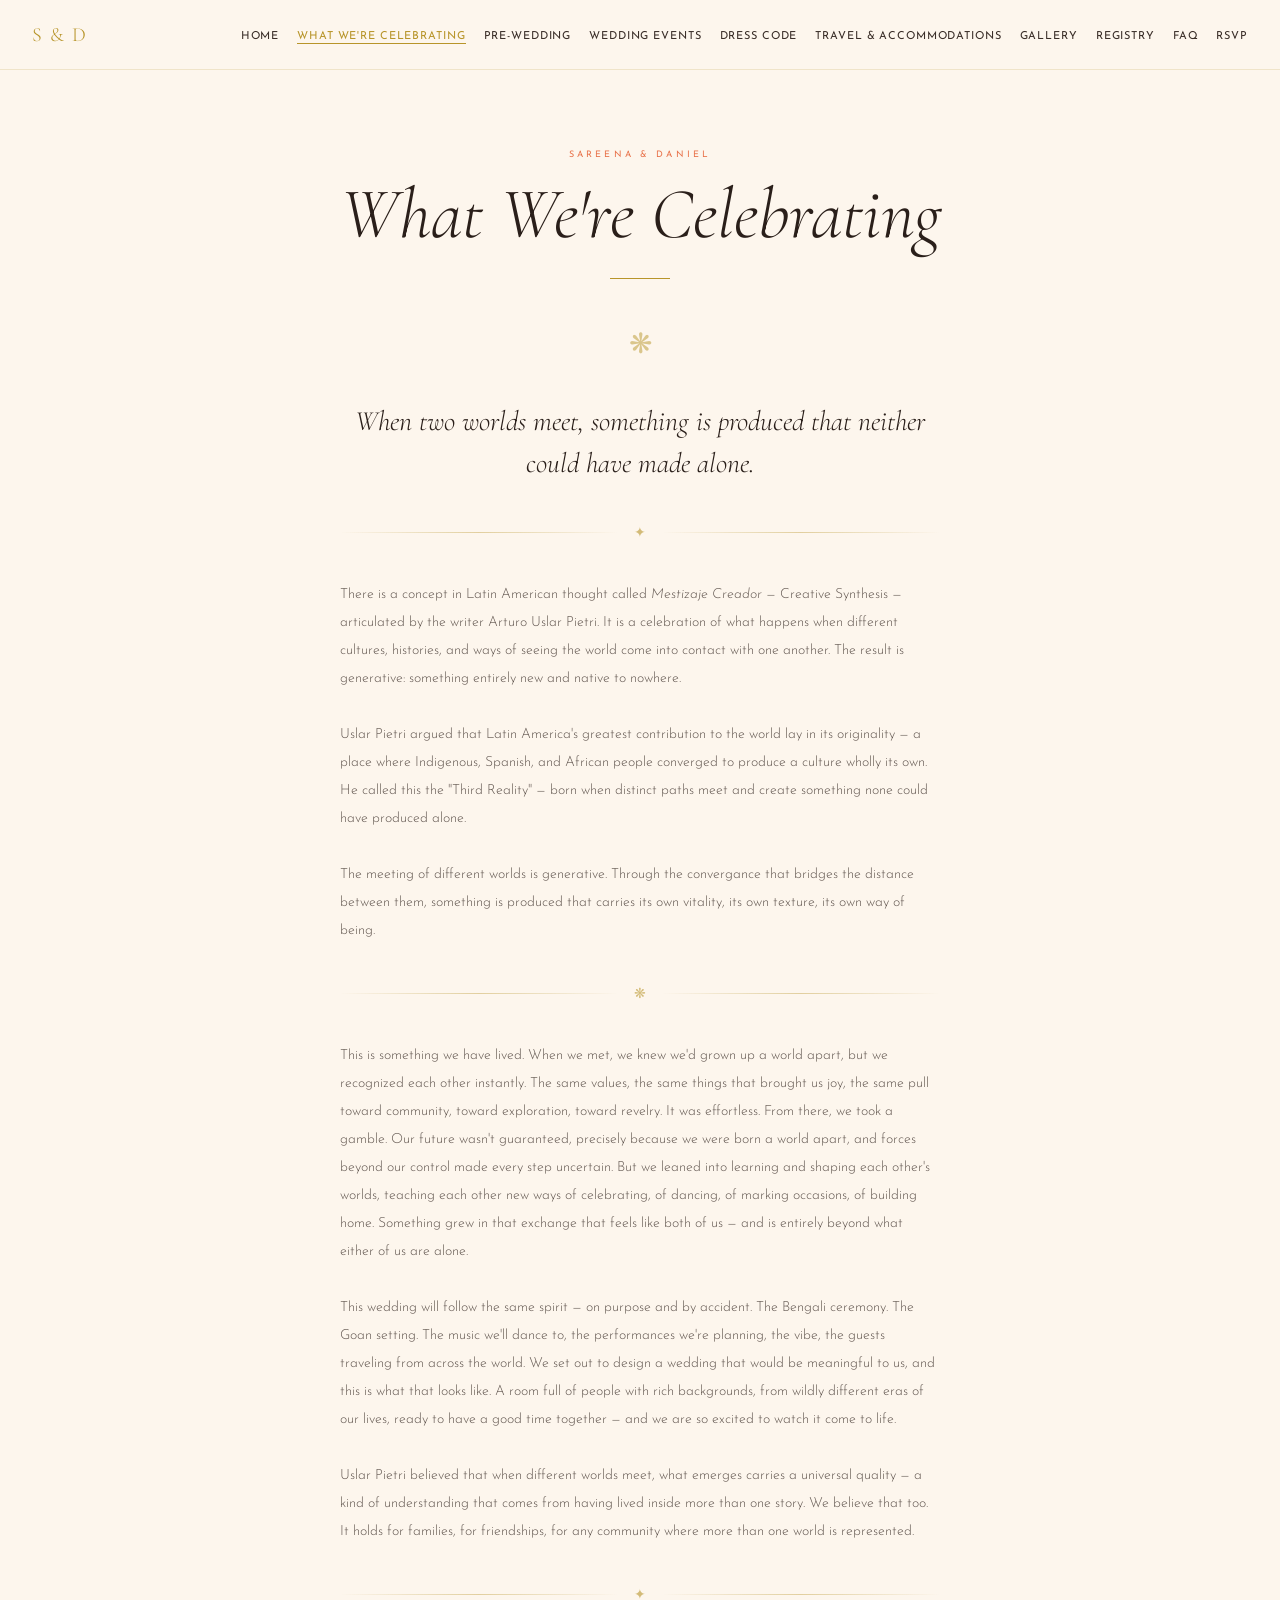
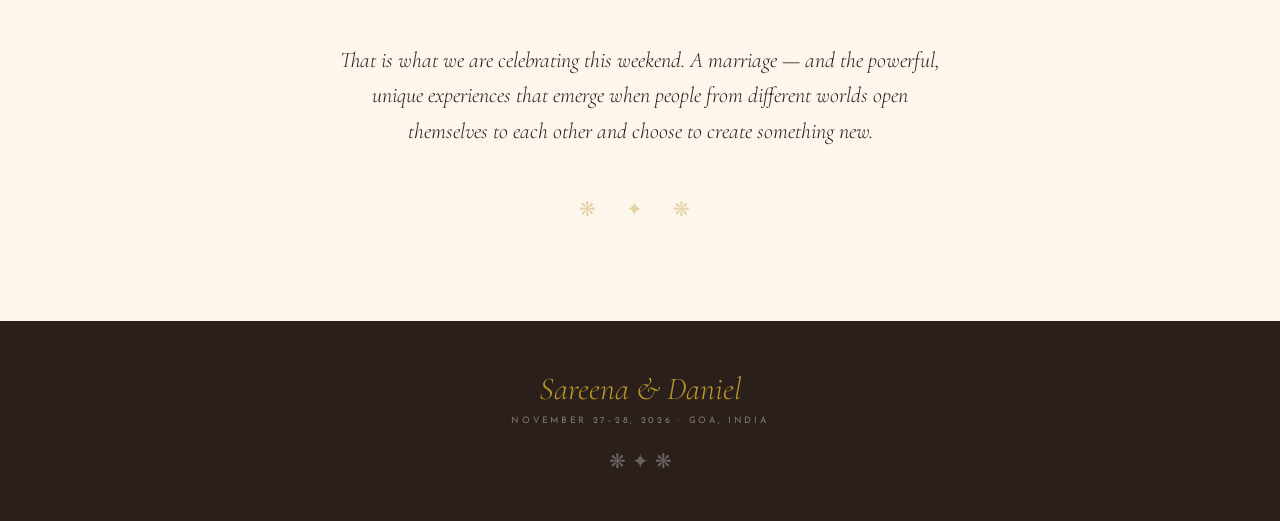
==== commit f599c9b3: "Update concept.html" ====
--- a/concept.html
+++ b/concept.html
@@ -53,7 +53,7 @@
 
     <p class="concept-text">There is a concept in Latin American thought called <em>Mestizaje Creador</em> — Creative Synthesis — articulated by the writer Arturo Uslar Pietri. It is a celebration of what happens when different cultures, histories, and ways of seeing the world come into contact with one another. The result is generative: something entirely new and native to nowhere.</p>
 
-    <p class="concept-text">Pietri argued that Latin America's greatest contribution to the world lay in its originality — a place where Indigenous, Spanish, and African people converged to produce a culture wholly its own. He called this the "Third Reality" — born when distinct paths meet and create something none could have produced alone.</p>
+    <p class="concept-text">Uslar Pietri argued that Latin America's greatest contribution to the world lay in its originality — a place where Indigenous, Spanish, and African people converged to produce a culture wholly its own. He called this the "Third Reality" — born when distinct paths meet and create something none could have produced alone.</p>
 
     <p class="concept-text">The meeting of different worlds is generative. Through the convergance that bridges the distance between them, something is produced that carries its own vitality, its own texture, its own way of being.</p>
 
@@ -68,7 +68,7 @@
 
     <p class="concept-text">This wedding will follow the same spirit — on purpose and by accident. The Bengali ceremony. The Goan setting. The music we'll dance to, the performances we're planning, the vibe, the guests traveling from across the world. We set out to design a wedding that would be meaningful to us, and this is what that looks like. A room full of people with rich backgrounds, from wildly different eras of our lives, ready to have a good time together — and we are so excited to watch it come to life.</p>
 
-    <p class="concept-text">Pietri believed that when different worlds meet, what emerges carries a universal quality — a kind of understanding that comes from having lived inside more than one story. We believe that too. It holds for families, for friendships, for any community where more than one world is represented.</p>
+    <p class="concept-text">Uslar Pietri believed that when different worlds meet, what emerges carries a universal quality — a kind of understanding that comes from having lived inside more than one story. We believe that too. It holds for families, for friendships, for any community where more than one world is represented.</p>
 
     <!-- Closing divider -->
     <div class="concept-divider">
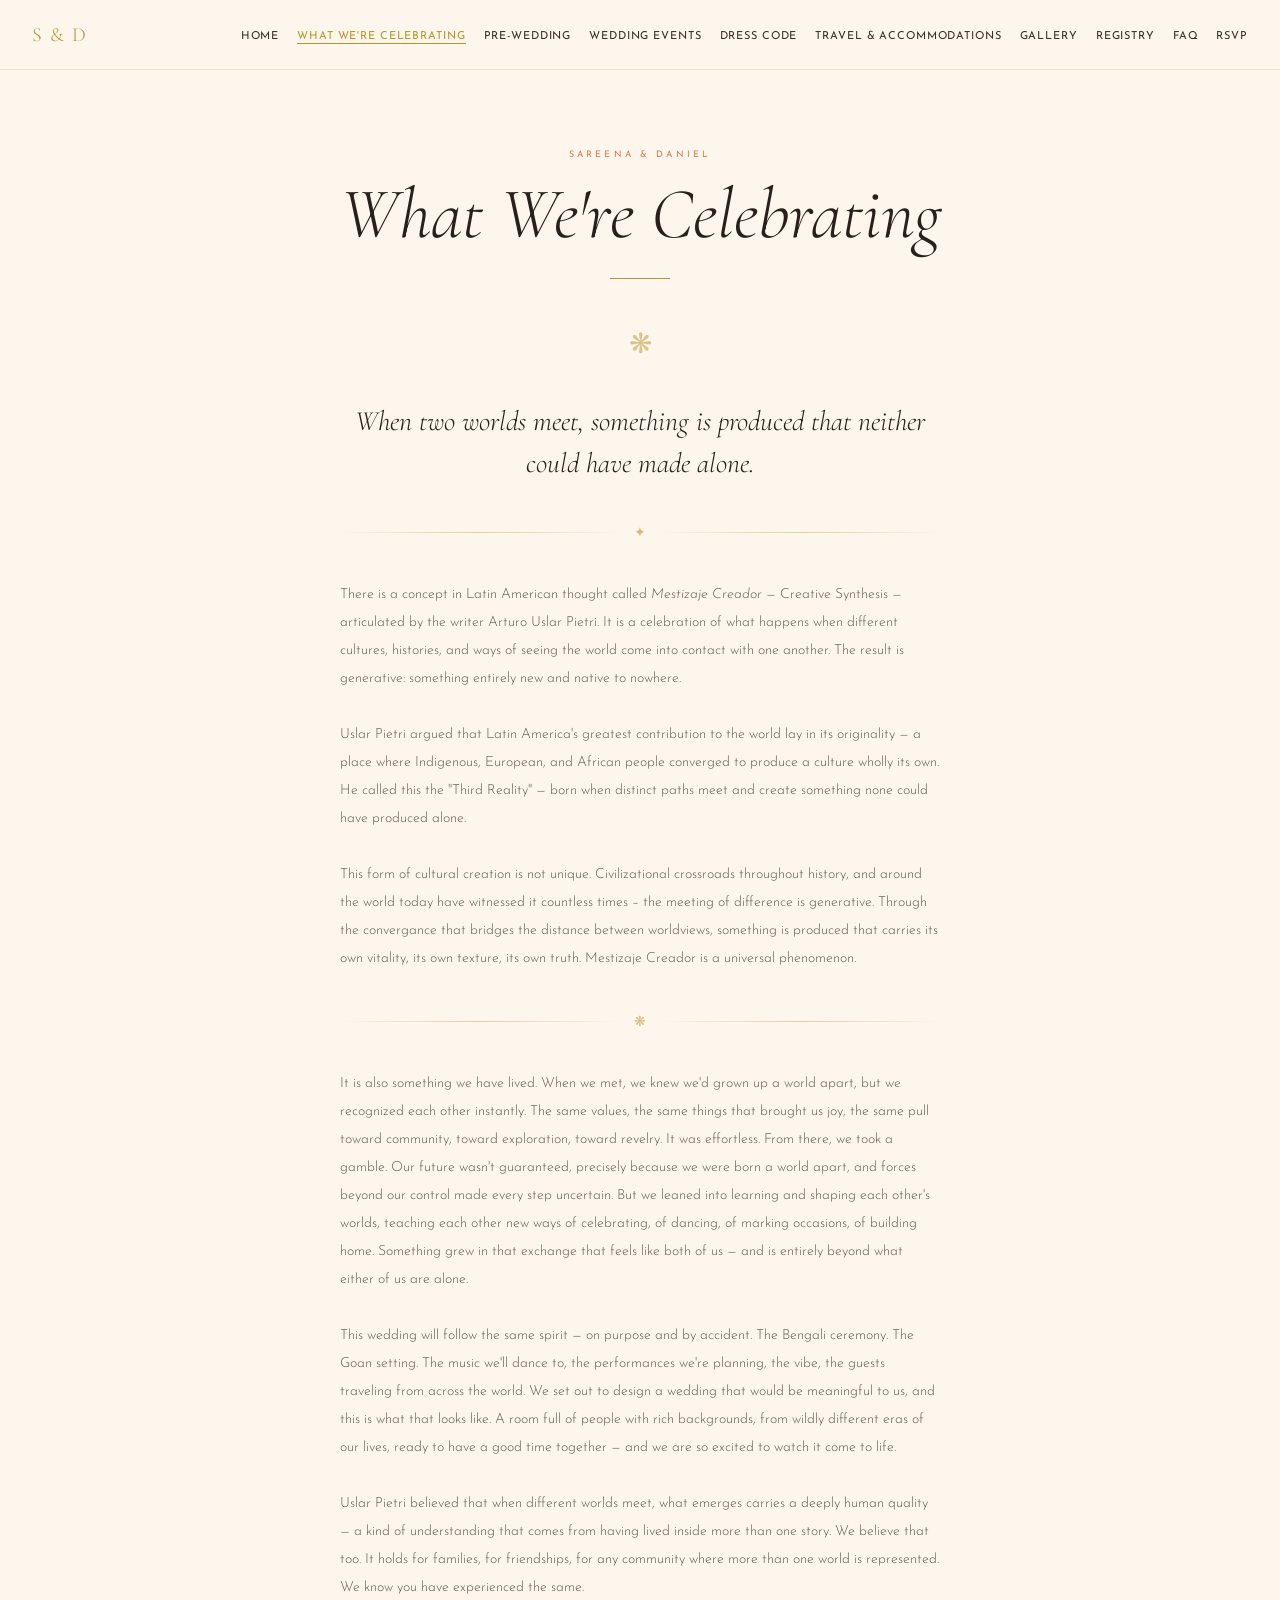
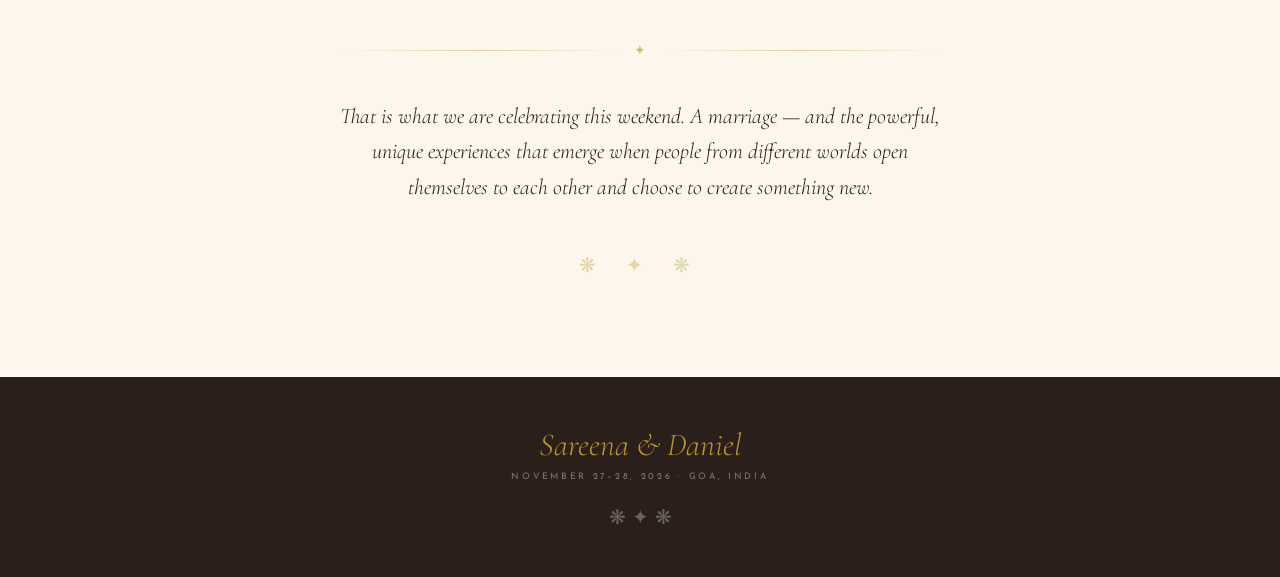
==== commit 3e2053c3: "Update concept.html" ====
--- a/concept.html
+++ b/concept.html
@@ -53,9 +53,9 @@
 
     <p class="concept-text">There is a concept in Latin American thought called <em>Mestizaje Creador</em> — Creative Synthesis — articulated by the writer Arturo Uslar Pietri. It is a celebration of what happens when different cultures, histories, and ways of seeing the world come into contact with one another. The result is generative: something entirely new and native to nowhere.</p>
 
-    <p class="concept-text">Uslar Pietri argued that Latin America's greatest contribution to the world lay in its originality — a place where Indigenous, Spanish, and African people converged to produce a culture wholly its own. He called this the "Third Reality" — born when distinct paths meet and create something none could have produced alone.</p>
+    <p class="concept-text">Uslar Pietri argued that Latin America's greatest contribution to the world lay in its originality — a place where Indigenous, European, and African people converged to produce a culture wholly its own. He called this the "Third Reality" — born when distinct paths meet and create something none could have produced alone. </p>
 
-    <p class="concept-text">The meeting of different worlds is generative. Through the convergance that bridges the distance between them, something is produced that carries its own vitality, its own texture, its own way of being.</p>
+    <p class="concept-text">This form of cultural creation is not unique. Civilizational crossroads throughout history, and around the world today have witnessed it countless times – the meeting of difference is generative. Through the convergance that bridges the distance between worldviews, something is produced that carries its own vitality, its own texture, its own truth. Mestizaje Creador is a universal phenomenon.</p>
 
     <!-- Mid ornament -->
     <div class="concept-divider">
@@ -64,11 +64,11 @@
       <div class="concept-divider-line"></div>
     </div>
 
-    <p class="concept-text">This is something we have lived. When we met, we knew we'd grown up a world apart, but we recognized each other instantly. The same values, the same things that brought us joy, the same pull toward community, toward exploration, toward revelry. It was effortless. From there, we took a gamble. Our future wasn't guaranteed, precisely because we were born a world apart, and forces beyond our control made every step uncertain. But we leaned into learning and shaping each other's worlds, teaching each other new ways of celebrating, of dancing, of marking occasions, of building home. Something grew in that exchange that feels like both of us — and is entirely beyond what either of us are alone.</p>
+    <p class="concept-text">It is also something we have lived. When we met, we knew we'd grown up a world apart, but we recognized each other instantly. The same values, the same things that brought us joy, the same pull toward community, toward exploration, toward revelry. It was effortless. From there, we took a gamble. Our future wasn't guaranteed, precisely because we were born a world apart, and forces beyond our control made every step uncertain. But we leaned into learning and shaping each other's worlds, teaching each other new ways of celebrating, of dancing, of marking occasions, of building home. Something grew in that exchange that feels like both of us — and is entirely beyond what either of us are alone.</p>
 
     <p class="concept-text">This wedding will follow the same spirit — on purpose and by accident. The Bengali ceremony. The Goan setting. The music we'll dance to, the performances we're planning, the vibe, the guests traveling from across the world. We set out to design a wedding that would be meaningful to us, and this is what that looks like. A room full of people with rich backgrounds, from wildly different eras of our lives, ready to have a good time together — and we are so excited to watch it come to life.</p>
 
-    <p class="concept-text">Uslar Pietri believed that when different worlds meet, what emerges carries a universal quality — a kind of understanding that comes from having lived inside more than one story. We believe that too. It holds for families, for friendships, for any community where more than one world is represented.</p>
+    <p class="concept-text">Uslar Pietri believed that when different worlds meet, what emerges carries a deeply human quality — a kind of understanding that comes from having lived inside more than one story. We believe that too. It holds for families, for friendships, for any community where more than one world is represented. We know you have experienced the same.</p>
 
     <!-- Closing divider -->
     <div class="concept-divider">
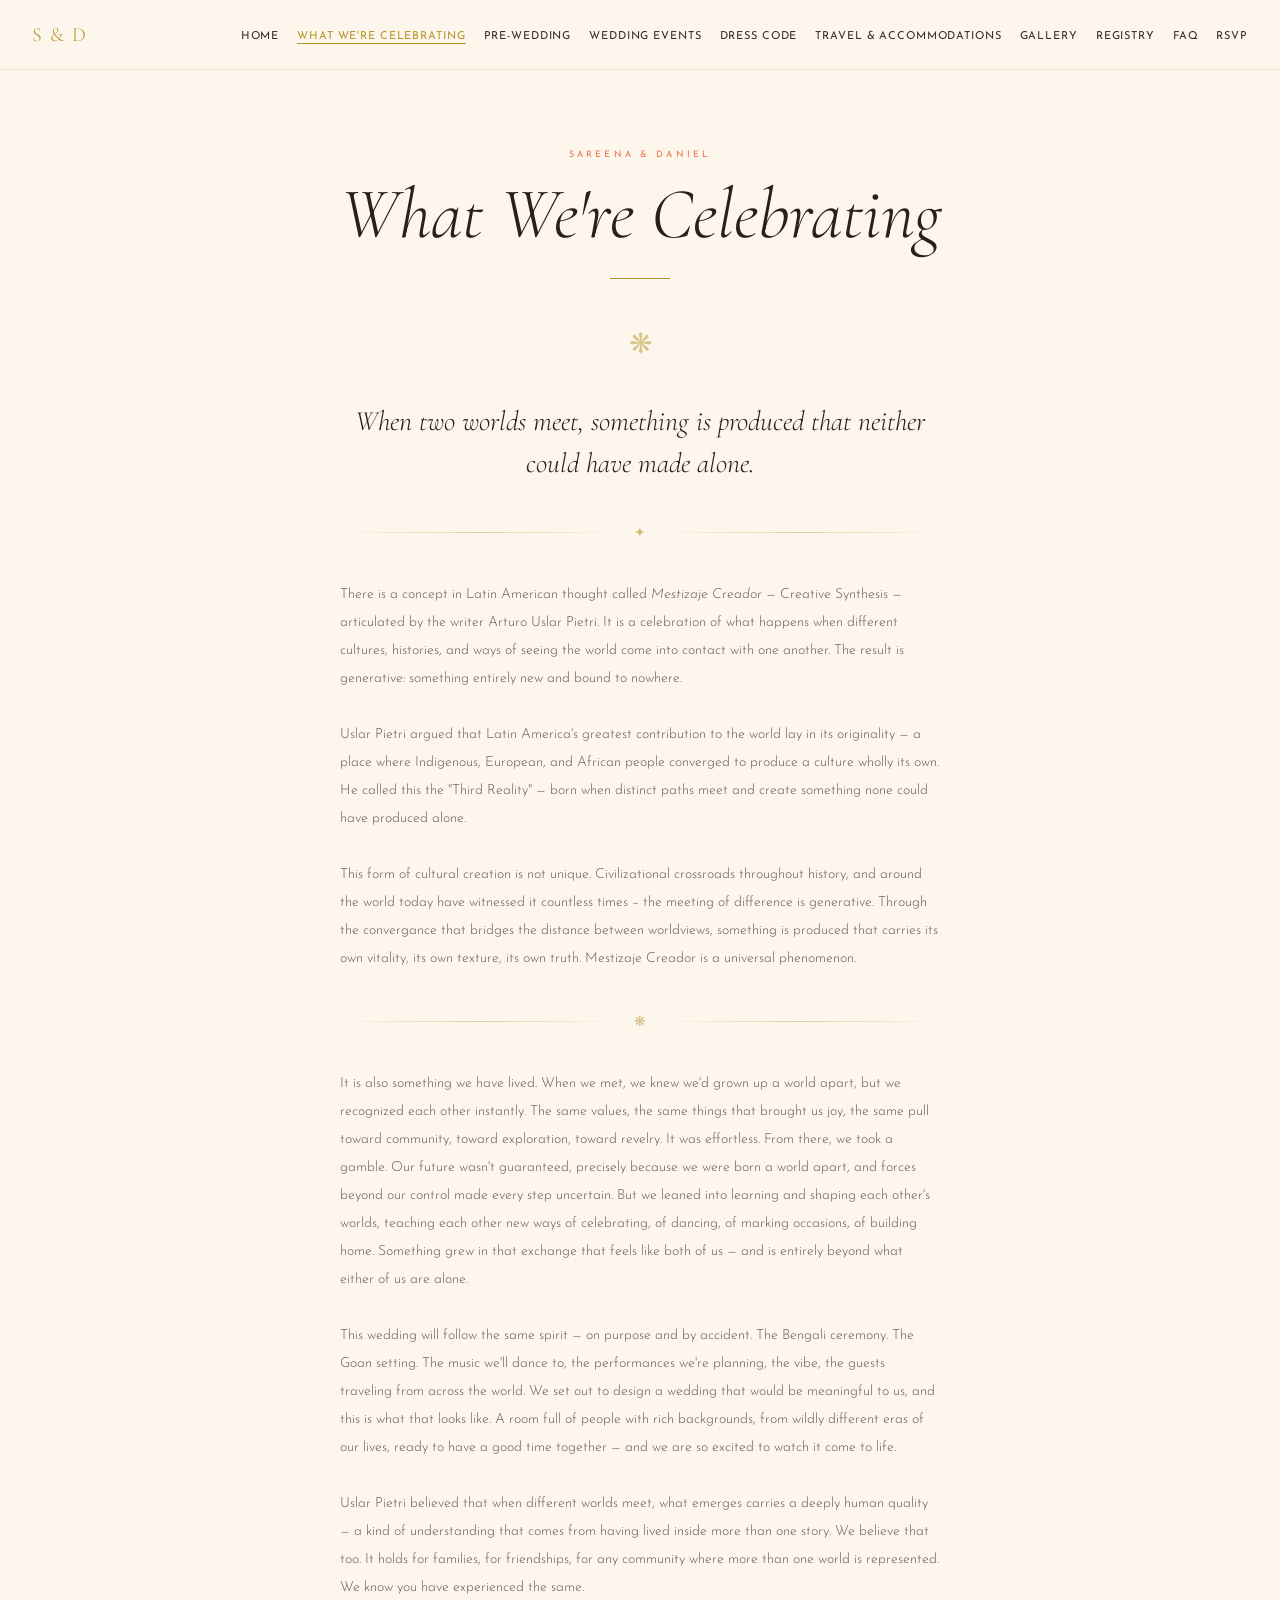
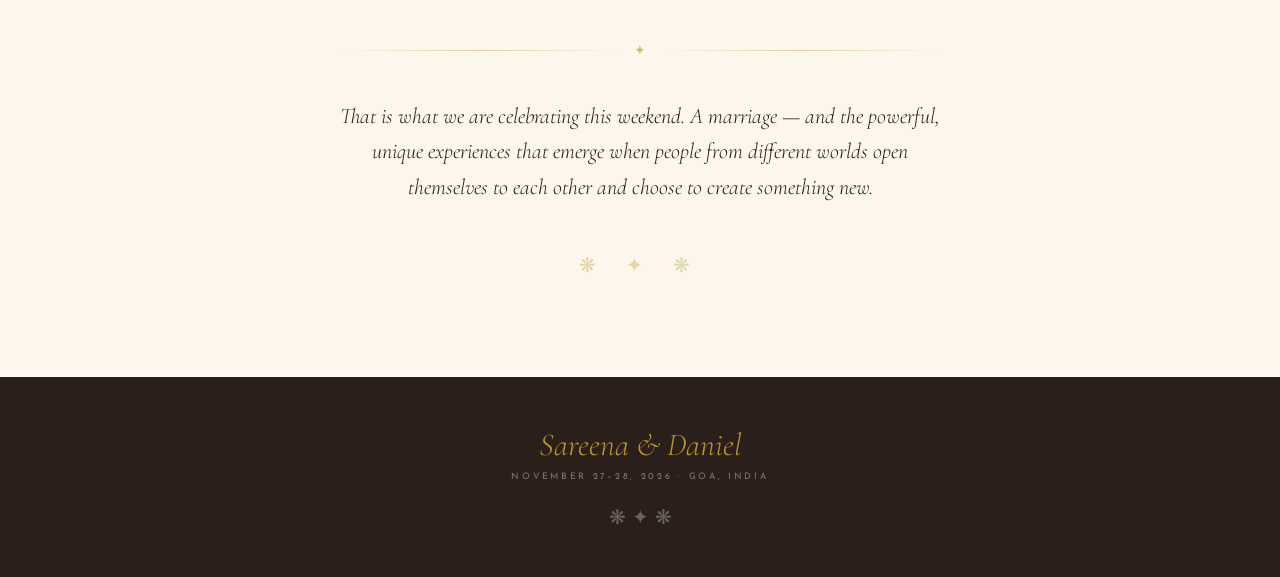
==== commit 498bf44b: "Update concept.html" ====
--- a/concept.html
+++ b/concept.html
@@ -51,7 +51,7 @@
       <div class="concept-divider-line"></div>
     </div>
 
-    <p class="concept-text">There is a concept in Latin American thought called <em>Mestizaje Creador</em> — Creative Synthesis — articulated by the writer Arturo Uslar Pietri. It is a celebration of what happens when different cultures, histories, and ways of seeing the world come into contact with one another. The result is generative: something entirely new and native to nowhere.</p>
+    <p class="concept-text">There is a concept in Latin American thought called <em>Mestizaje Creador</em> — Creative Synthesis — articulated by the writer Arturo Uslar Pietri. It is a celebration of what happens when different cultures, histories, and ways of seeing the world come into contact with one another. The result is generative: something entirely new and bound to nowhere.</p>
 
     <p class="concept-text">Uslar Pietri argued that Latin America's greatest contribution to the world lay in its originality — a place where Indigenous, European, and African people converged to produce a culture wholly its own. He called this the "Third Reality" — born when distinct paths meet and create something none could have produced alone. </p>
 
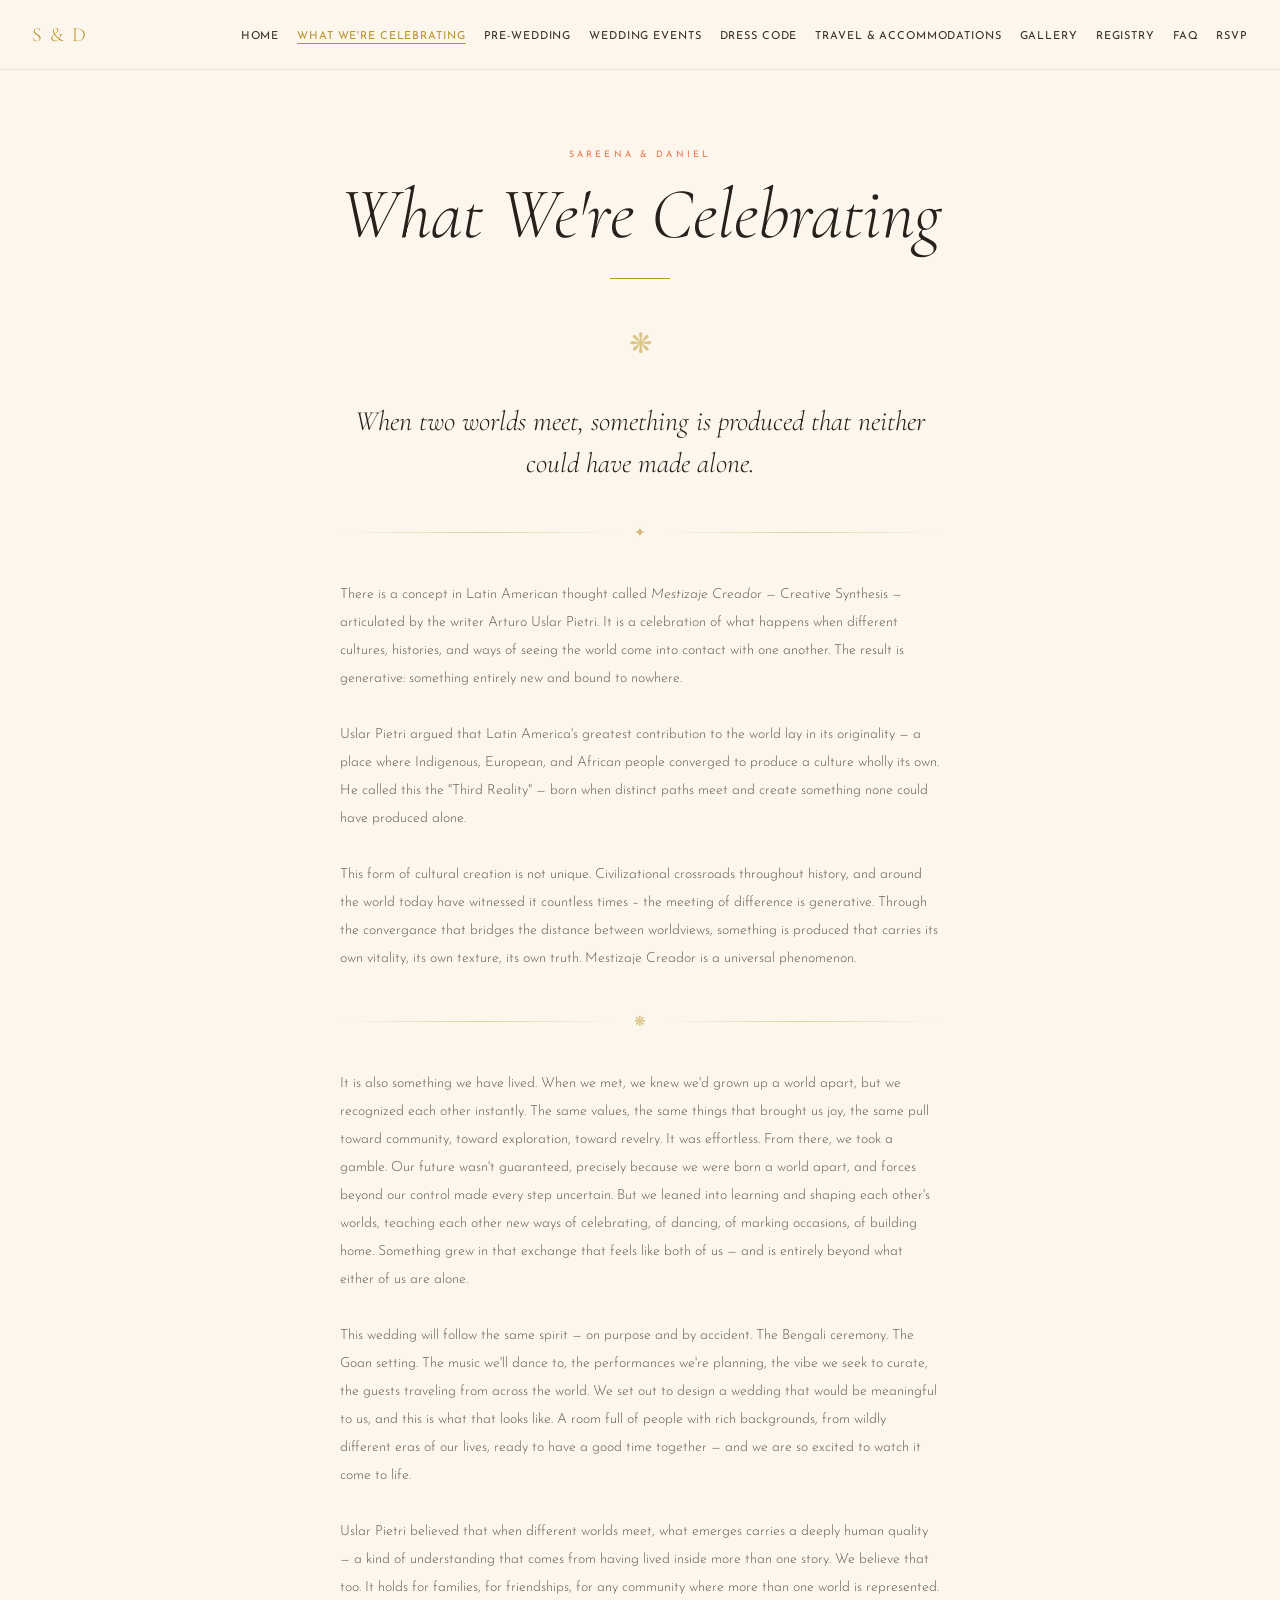
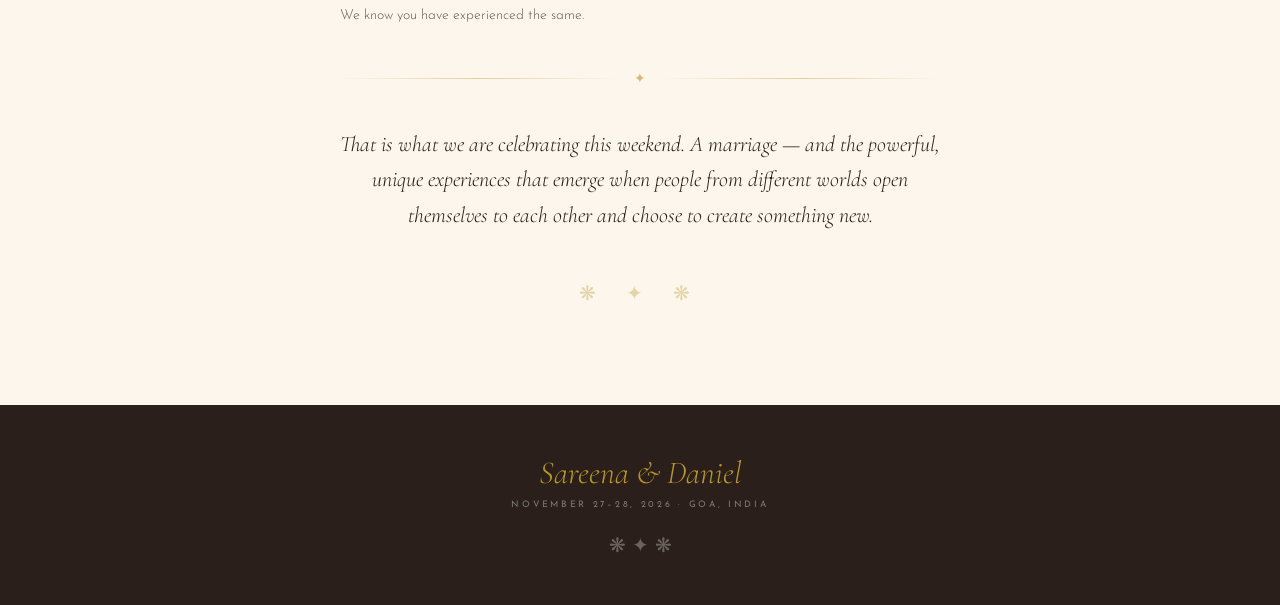
==== commit aaa379a3: "Update concept.html" ====
--- a/concept.html
+++ b/concept.html
@@ -66,7 +66,7 @@
 
     <p class="concept-text">It is also something we have lived. When we met, we knew we'd grown up a world apart, but we recognized each other instantly. The same values, the same things that brought us joy, the same pull toward community, toward exploration, toward revelry. It was effortless. From there, we took a gamble. Our future wasn't guaranteed, precisely because we were born a world apart, and forces beyond our control made every step uncertain. But we leaned into learning and shaping each other's worlds, teaching each other new ways of celebrating, of dancing, of marking occasions, of building home. Something grew in that exchange that feels like both of us — and is entirely beyond what either of us are alone.</p>
 
-    <p class="concept-text">This wedding will follow the same spirit — on purpose and by accident. The Bengali ceremony. The Goan setting. The music we'll dance to, the performances we're planning, the vibe, the guests traveling from across the world. We set out to design a wedding that would be meaningful to us, and this is what that looks like. A room full of people with rich backgrounds, from wildly different eras of our lives, ready to have a good time together — and we are so excited to watch it come to life.</p>
+    <p class="concept-text">This wedding will follow the same spirit — on purpose and by accident. The Bengali ceremony. The Goan setting. The music we'll dance to, the performances we're planning, the vibe we seek to curate, the guests traveling from across the world. We set out to design a wedding that would be meaningful to us, and this is what that looks like. A room full of people with rich backgrounds, from wildly different eras of our lives, ready to have a good time together — and we are so excited to watch it come to life.</p>
 
     <p class="concept-text">Uslar Pietri believed that when different worlds meet, what emerges carries a deeply human quality — a kind of understanding that comes from having lived inside more than one story. We believe that too. It holds for families, for friendships, for any community where more than one world is represented. We know you have experienced the same.</p>
 
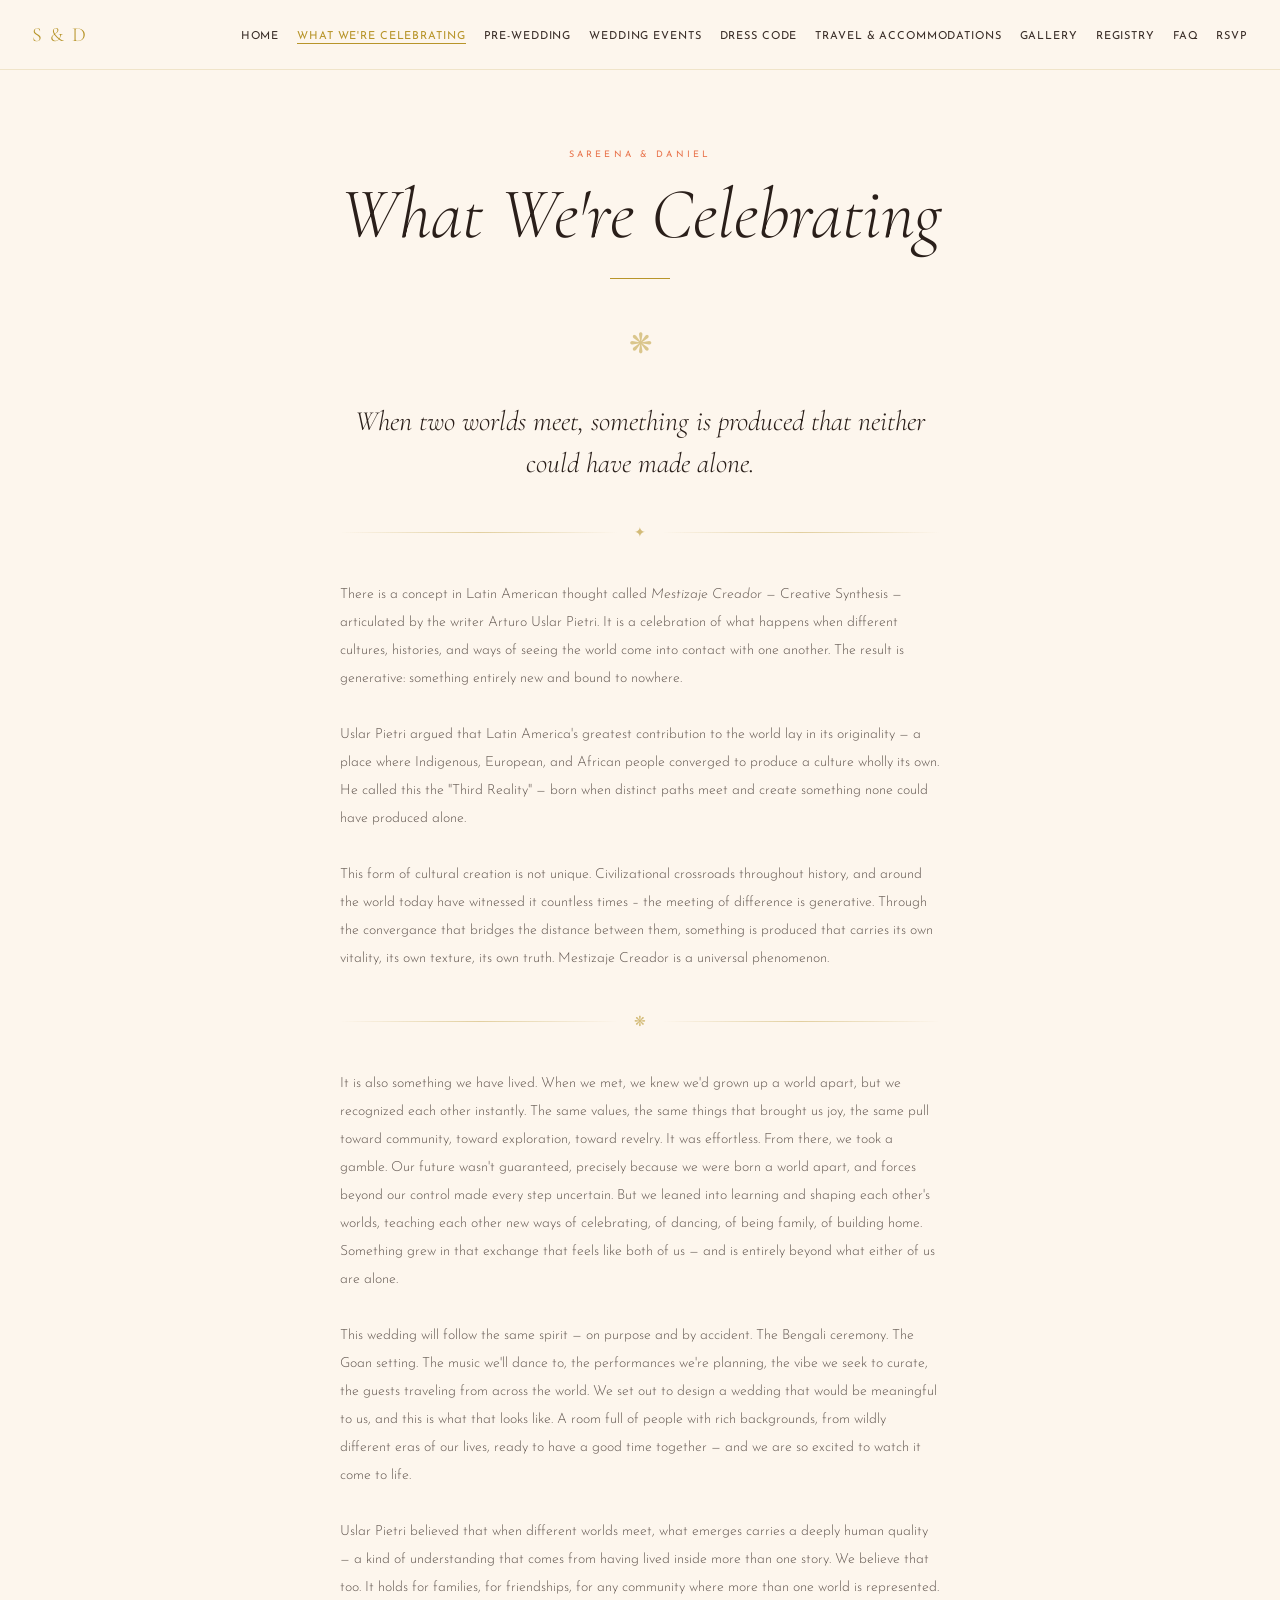
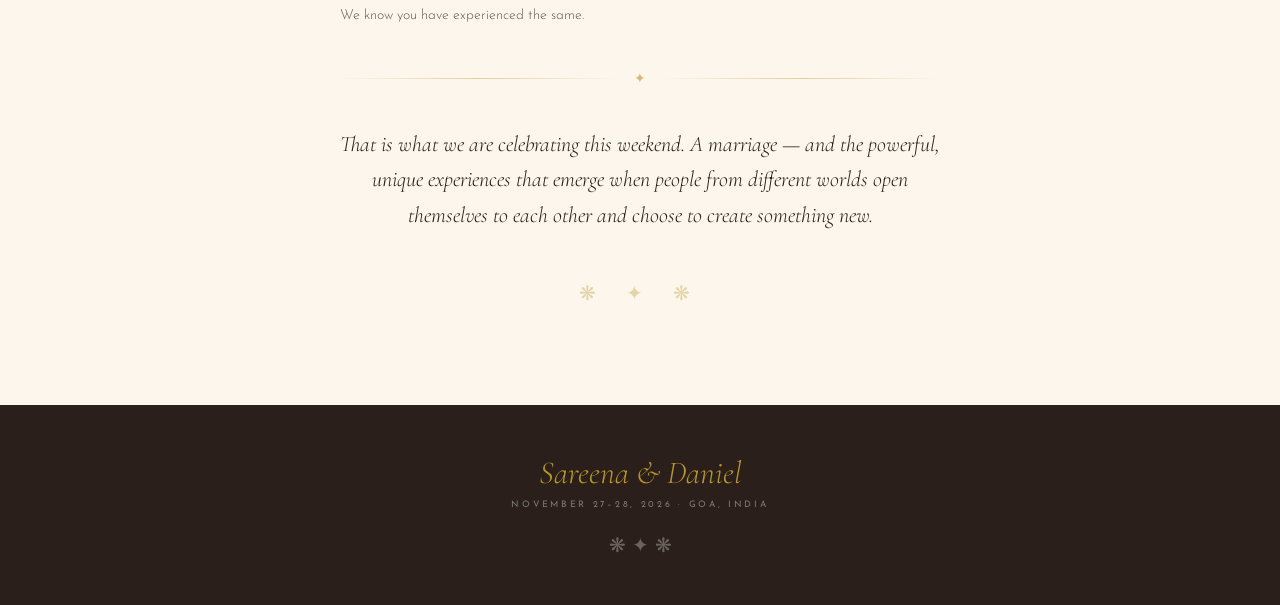
==== commit cf10e0bc: "Update concept.html" ====
--- a/concept.html
+++ b/concept.html
@@ -55,7 +55,7 @@
 
     <p class="concept-text">Uslar Pietri argued that Latin America's greatest contribution to the world lay in its originality — a place where Indigenous, European, and African people converged to produce a culture wholly its own. He called this the "Third Reality" — born when distinct paths meet and create something none could have produced alone. </p>
 
-    <p class="concept-text">This form of cultural creation is not unique. Civilizational crossroads throughout history, and around the world today have witnessed it countless times – the meeting of difference is generative. Through the convergance that bridges the distance between worldviews, something is produced that carries its own vitality, its own texture, its own truth. Mestizaje Creador is a universal phenomenon.</p>
+    <p class="concept-text">This form of cultural creation is not unique. Civilizational crossroads throughout history, and around the world today have witnessed it countless times – the meeting of difference is generative. Through the convergance that bridges the distance between them, something is produced that carries its own vitality, its own texture, its own truth. Mestizaje Creador is a universal phenomenon.</p>
 
     <!-- Mid ornament -->
     <div class="concept-divider">
@@ -64,7 +64,7 @@
       <div class="concept-divider-line"></div>
     </div>
 
-    <p class="concept-text">It is also something we have lived. When we met, we knew we'd grown up a world apart, but we recognized each other instantly. The same values, the same things that brought us joy, the same pull toward community, toward exploration, toward revelry. It was effortless. From there, we took a gamble. Our future wasn't guaranteed, precisely because we were born a world apart, and forces beyond our control made every step uncertain. But we leaned into learning and shaping each other's worlds, teaching each other new ways of celebrating, of dancing, of marking occasions, of building home. Something grew in that exchange that feels like both of us — and is entirely beyond what either of us are alone.</p>
+    <p class="concept-text">It is also something we have lived. When we met, we knew we'd grown up a world apart, but we recognized each other instantly. The same values, the same things that brought us joy, the same pull toward community, toward exploration, toward revelry. It was effortless. From there, we took a gamble. Our future wasn't guaranteed, precisely because we were born a world apart, and forces beyond our control made every step uncertain. But we leaned into learning and shaping each other's worlds, teaching each other new ways of celebrating, of dancing, of being family, of building home. Something grew in that exchange that feels like both of us — and is entirely beyond what either of us are alone.</p>
 
     <p class="concept-text">This wedding will follow the same spirit — on purpose and by accident. The Bengali ceremony. The Goan setting. The music we'll dance to, the performances we're planning, the vibe we seek to curate, the guests traveling from across the world. We set out to design a wedding that would be meaningful to us, and this is what that looks like. A room full of people with rich backgrounds, from wildly different eras of our lives, ready to have a good time together — and we are so excited to watch it come to life.</p>
 
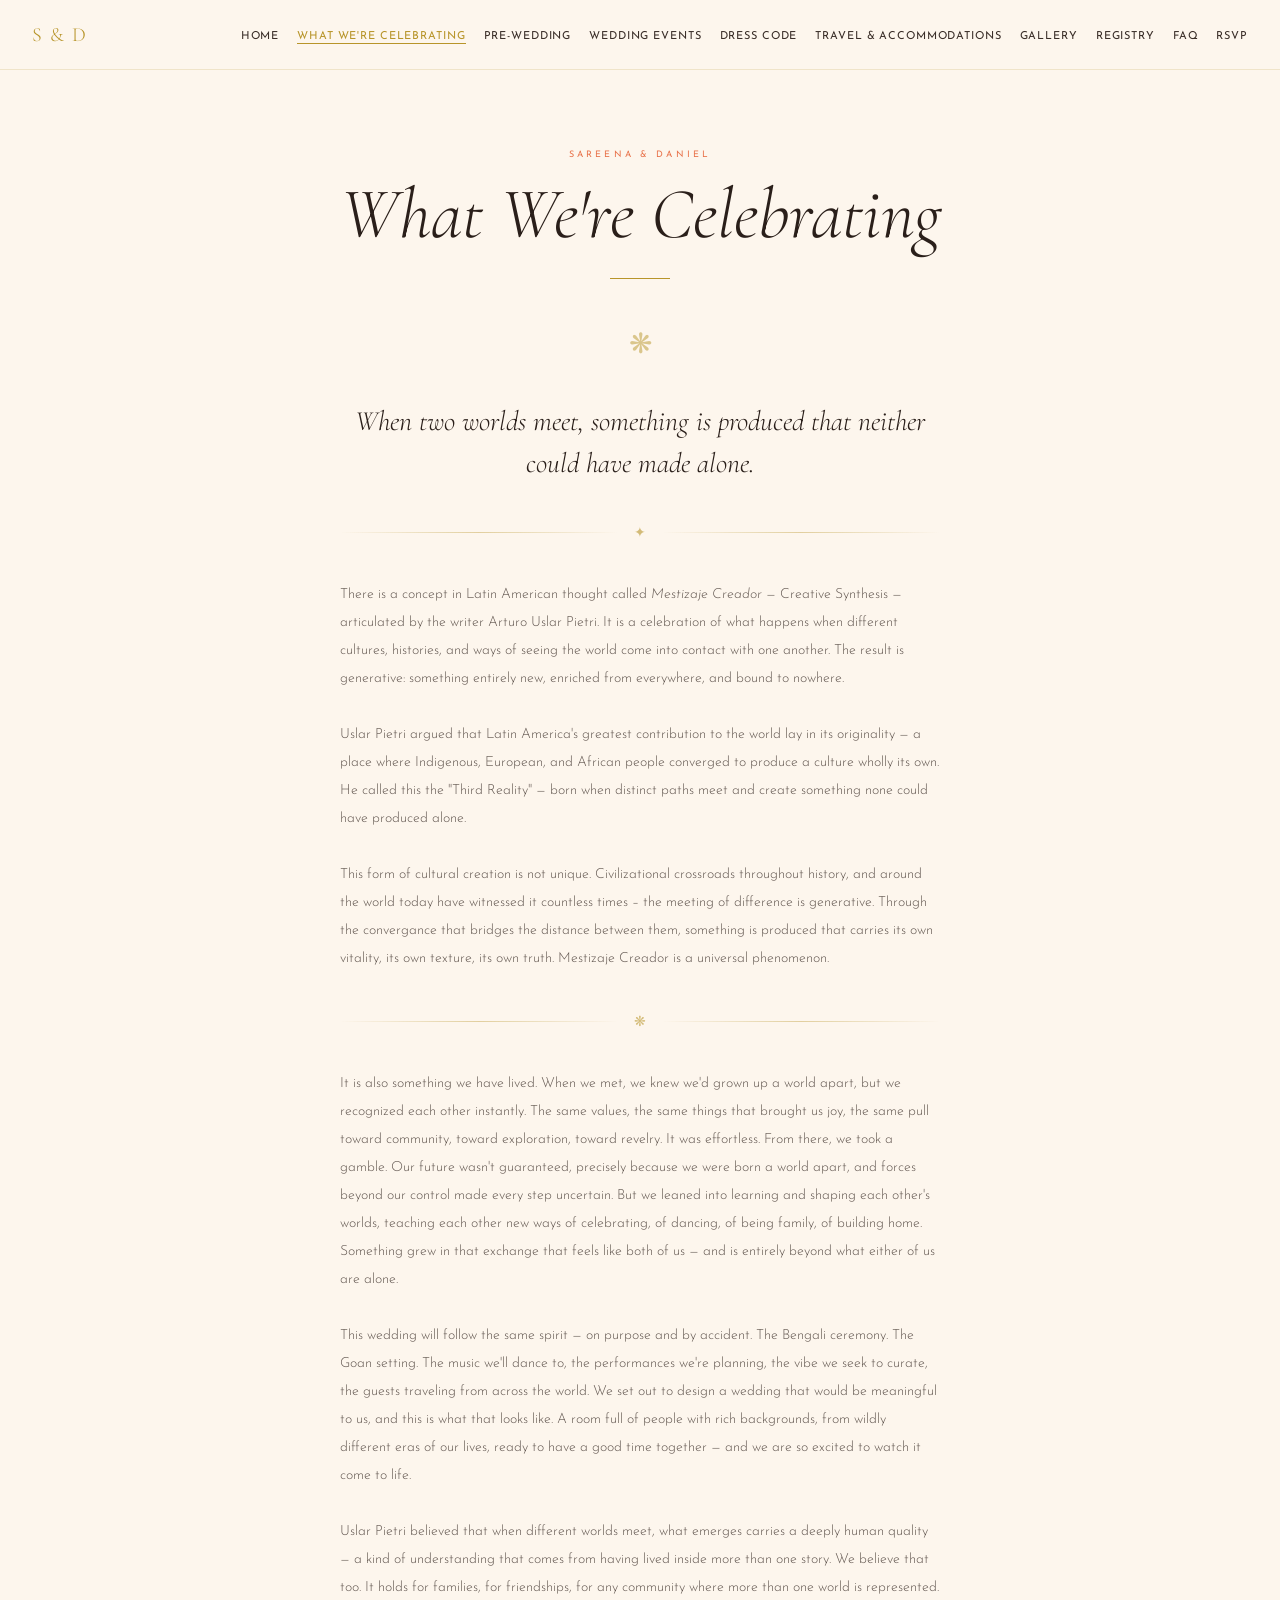
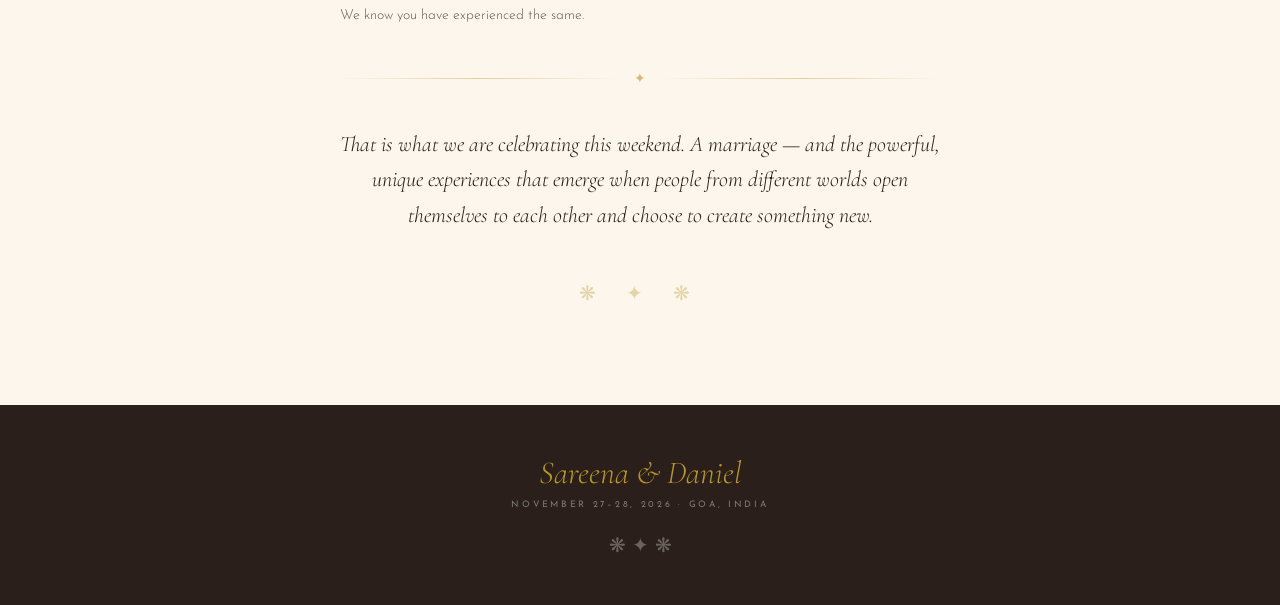
==== commit 070dc090: "Update concept.html" ====
--- a/concept.html
+++ b/concept.html
@@ -51,7 +51,7 @@
       <div class="concept-divider-line"></div>
     </div>
 
-    <p class="concept-text">There is a concept in Latin American thought called <em>Mestizaje Creador</em> — Creative Synthesis — articulated by the writer Arturo Uslar Pietri. It is a celebration of what happens when different cultures, histories, and ways of seeing the world come into contact with one another. The result is generative: something entirely new and bound to nowhere.</p>
+    <p class="concept-text">There is a concept in Latin American thought called <em>Mestizaje Creador</em> — Creative Synthesis — articulated by the writer Arturo Uslar Pietri. It is a celebration of what happens when different cultures, histories, and ways of seeing the world come into contact with one another. The result is generative: something entirely new, enriched from everywhere, and bound to nowhere.</p>
 
     <p class="concept-text">Uslar Pietri argued that Latin America's greatest contribution to the world lay in its originality — a place where Indigenous, European, and African people converged to produce a culture wholly its own. He called this the "Third Reality" — born when distinct paths meet and create something none could have produced alone. </p>
 
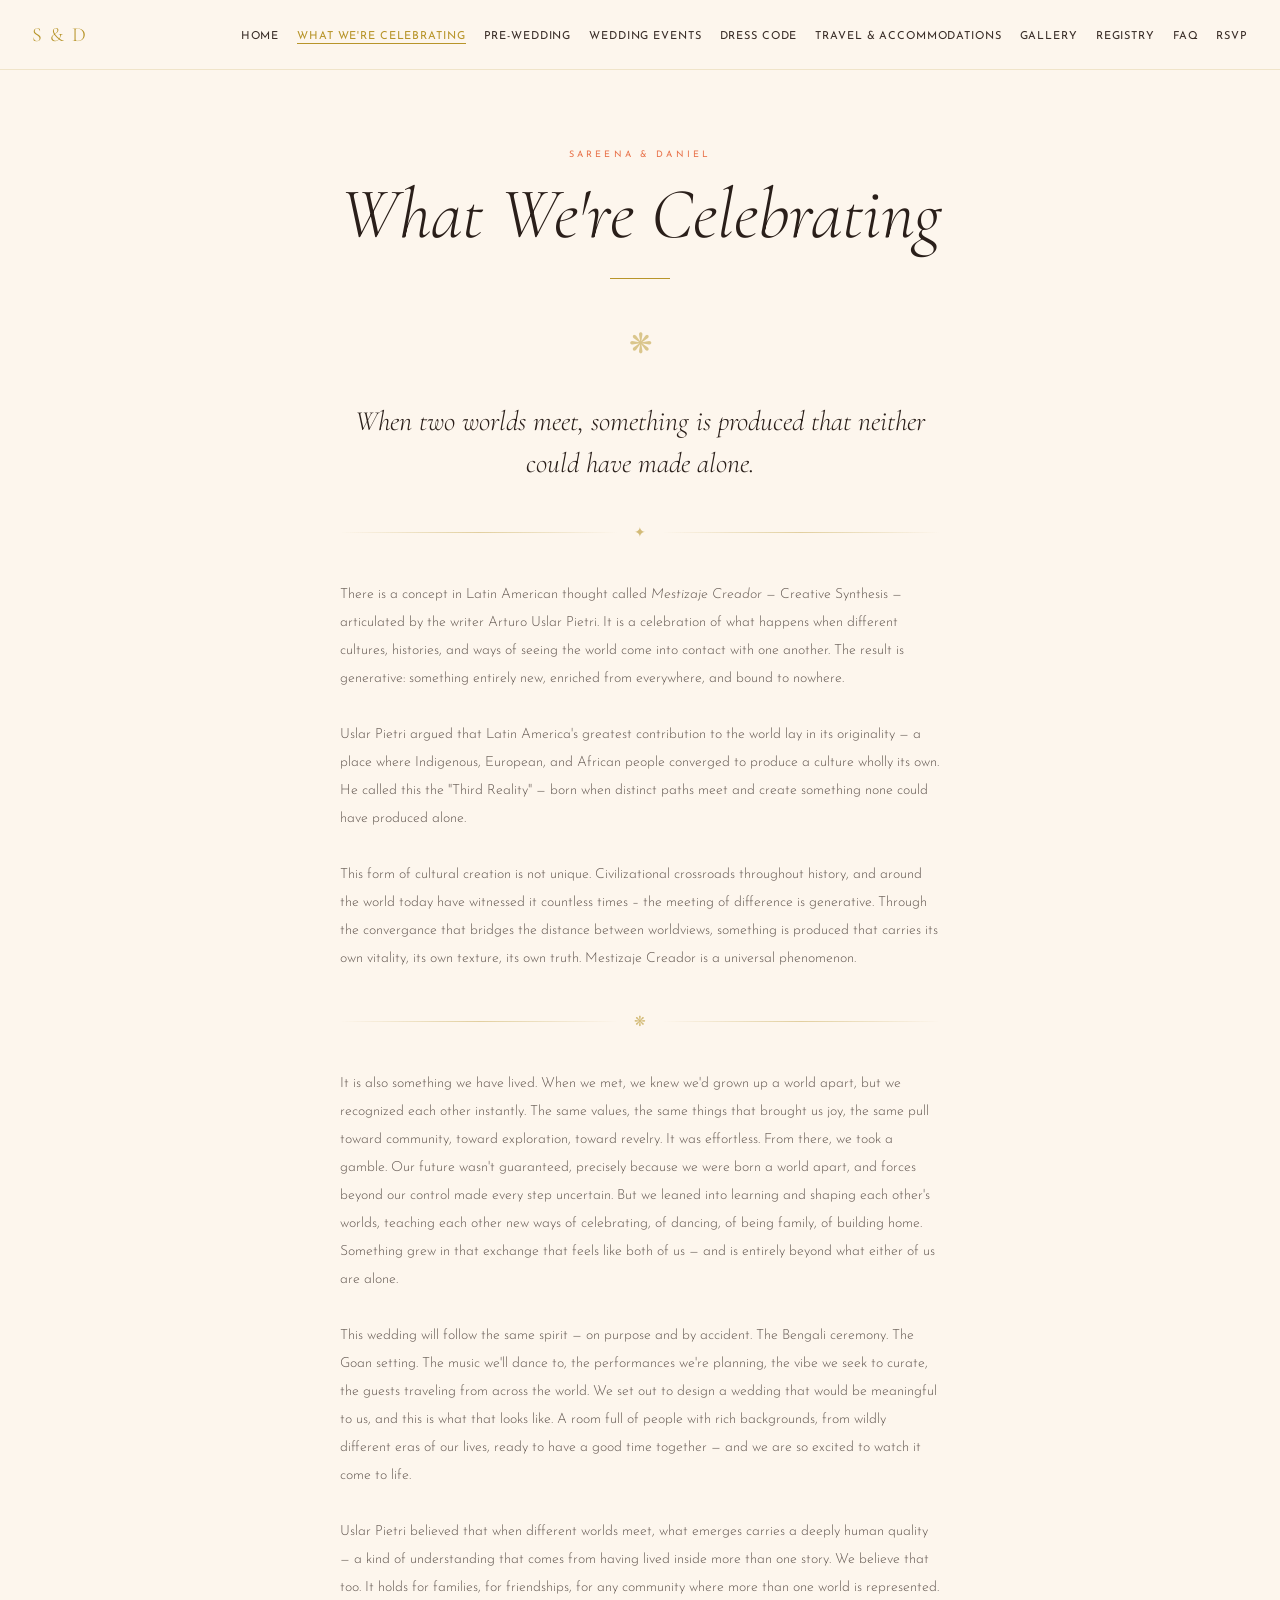
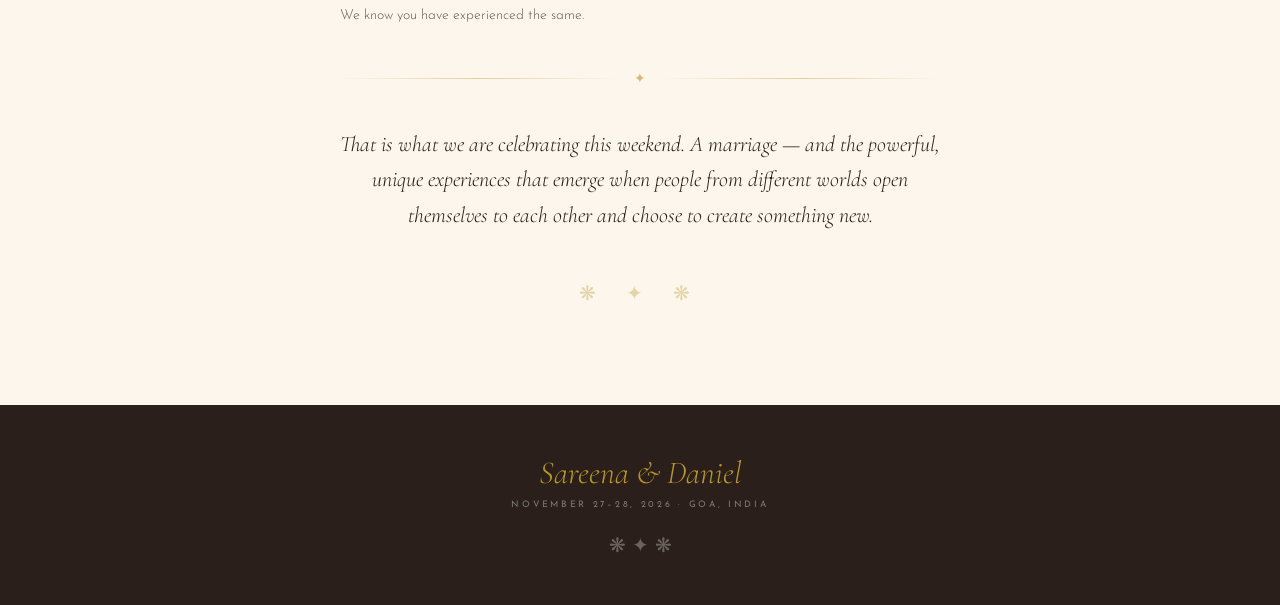
==== commit 11e846fd: "Update concept.html" ====
--- a/concept.html
+++ b/concept.html
@@ -55,7 +55,7 @@
 
     <p class="concept-text">Uslar Pietri argued that Latin America's greatest contribution to the world lay in its originality — a place where Indigenous, European, and African people converged to produce a culture wholly its own. He called this the "Third Reality" — born when distinct paths meet and create something none could have produced alone. </p>
 
-    <p class="concept-text">This form of cultural creation is not unique. Civilizational crossroads throughout history, and around the world today have witnessed it countless times – the meeting of difference is generative. Through the convergance that bridges the distance between them, something is produced that carries its own vitality, its own texture, its own truth. Mestizaje Creador is a universal phenomenon.</p>
+    <p class="concept-text">This form of cultural creation is not unique. Civilizational crossroads throughout history, and around the world today have witnessed it countless times – the meeting of difference is generative. Through the convergance that bridges the distance between worldviews, something is produced that carries its own vitality, its own texture, its own truth. Mestizaje Creador is a universal phenomenon.</p>
 
     <!-- Mid ornament -->
     <div class="concept-divider">
